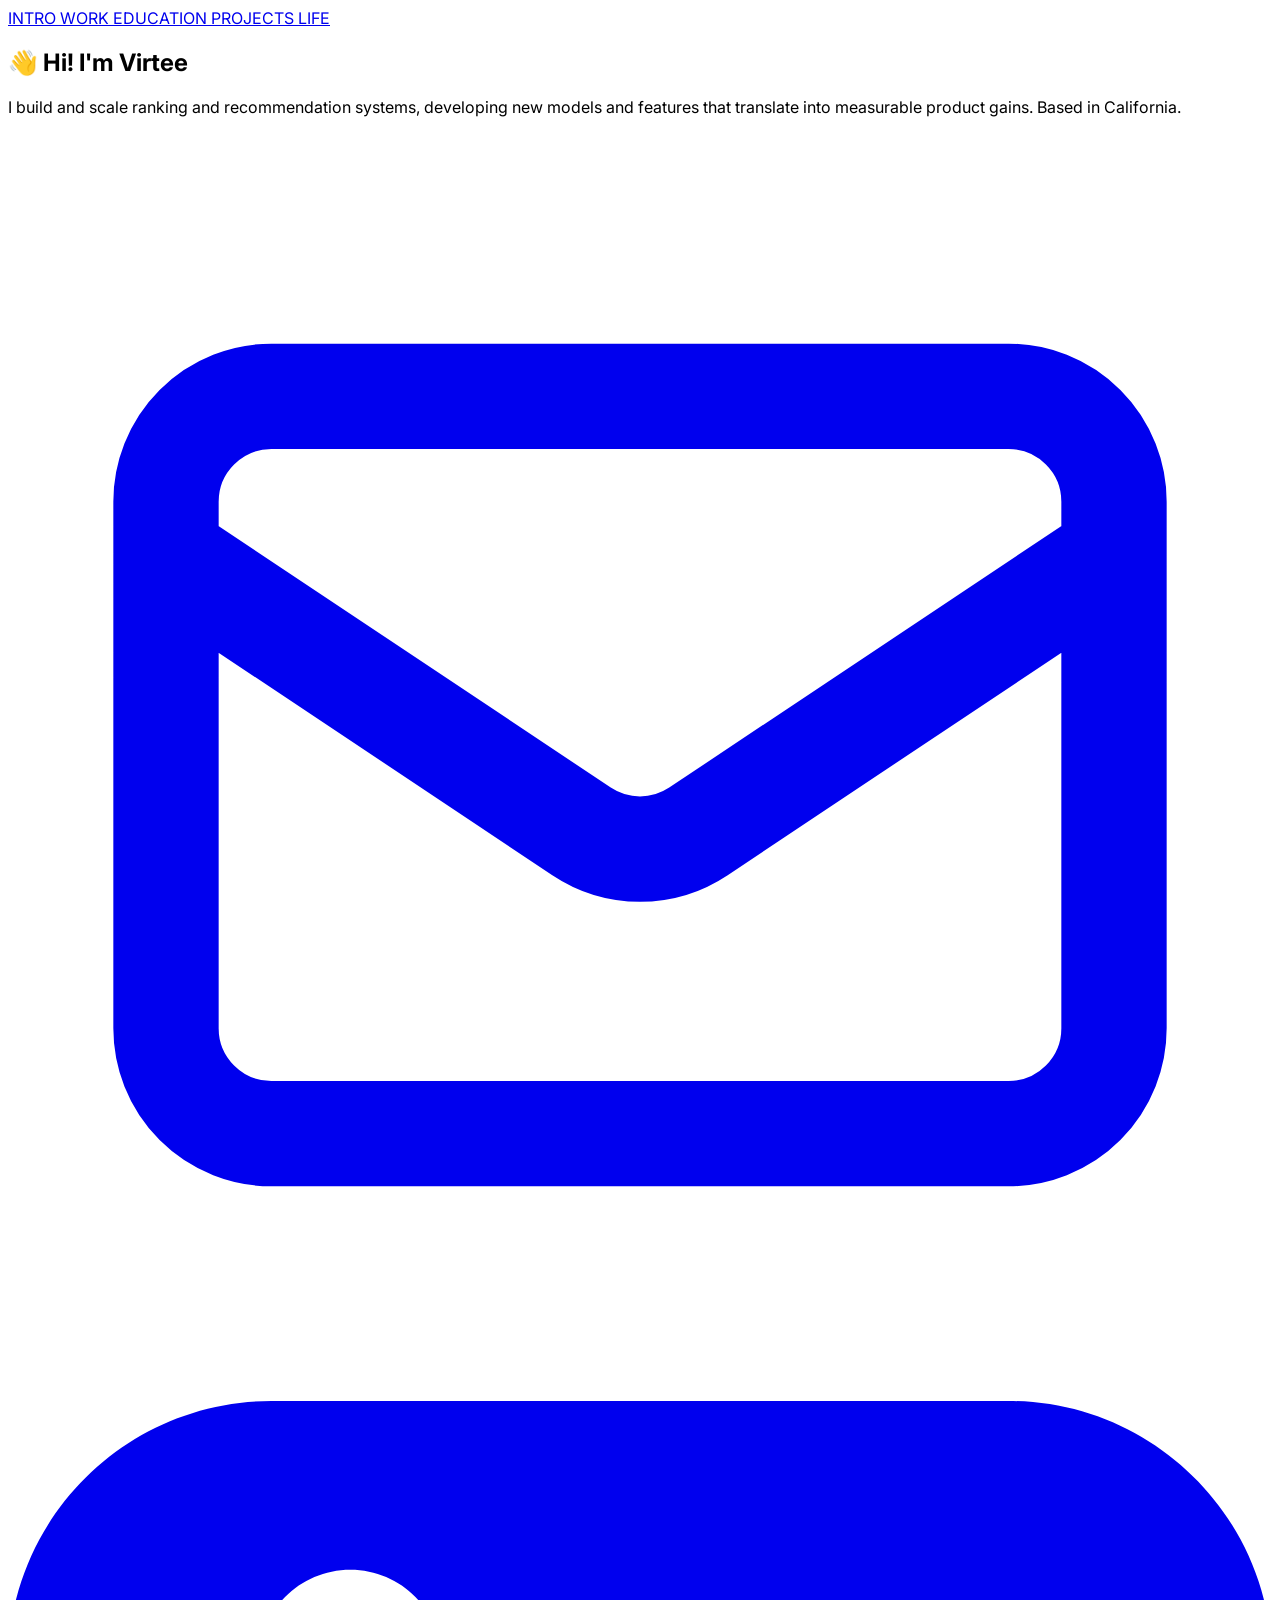
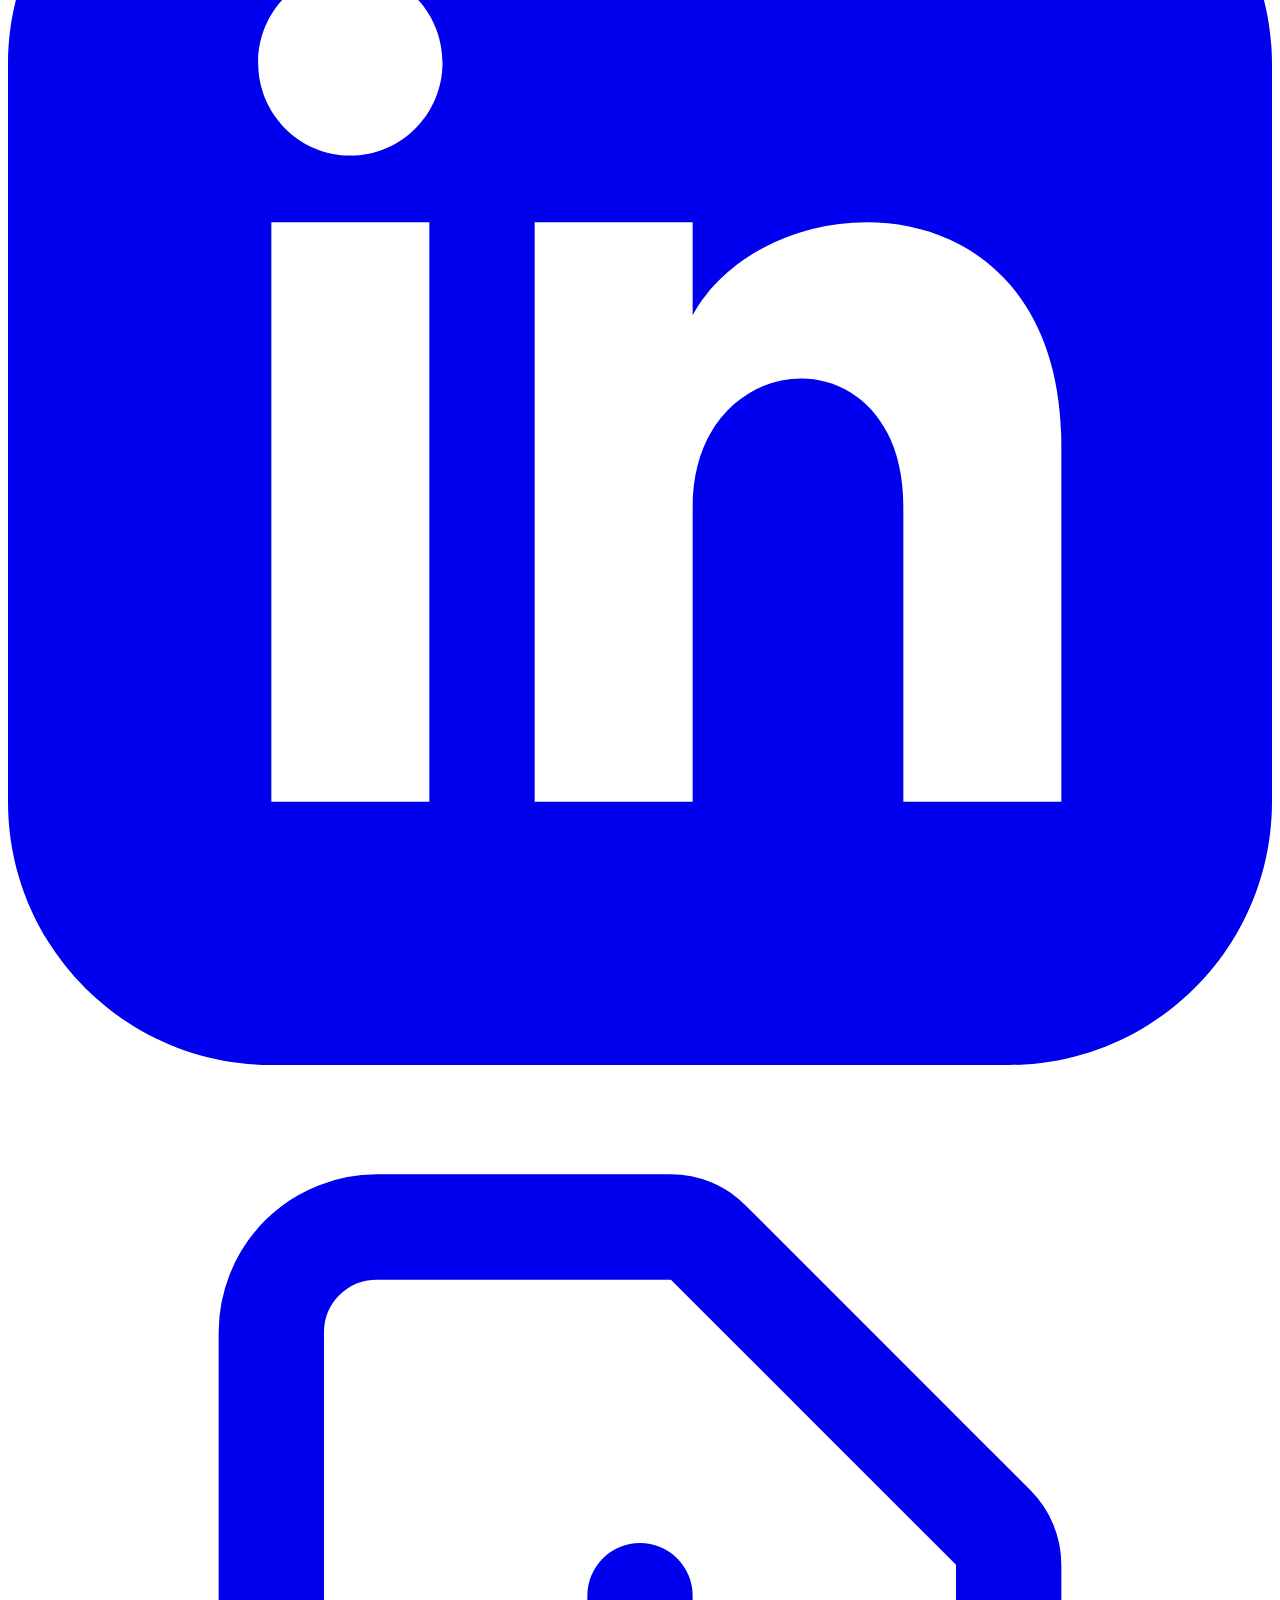
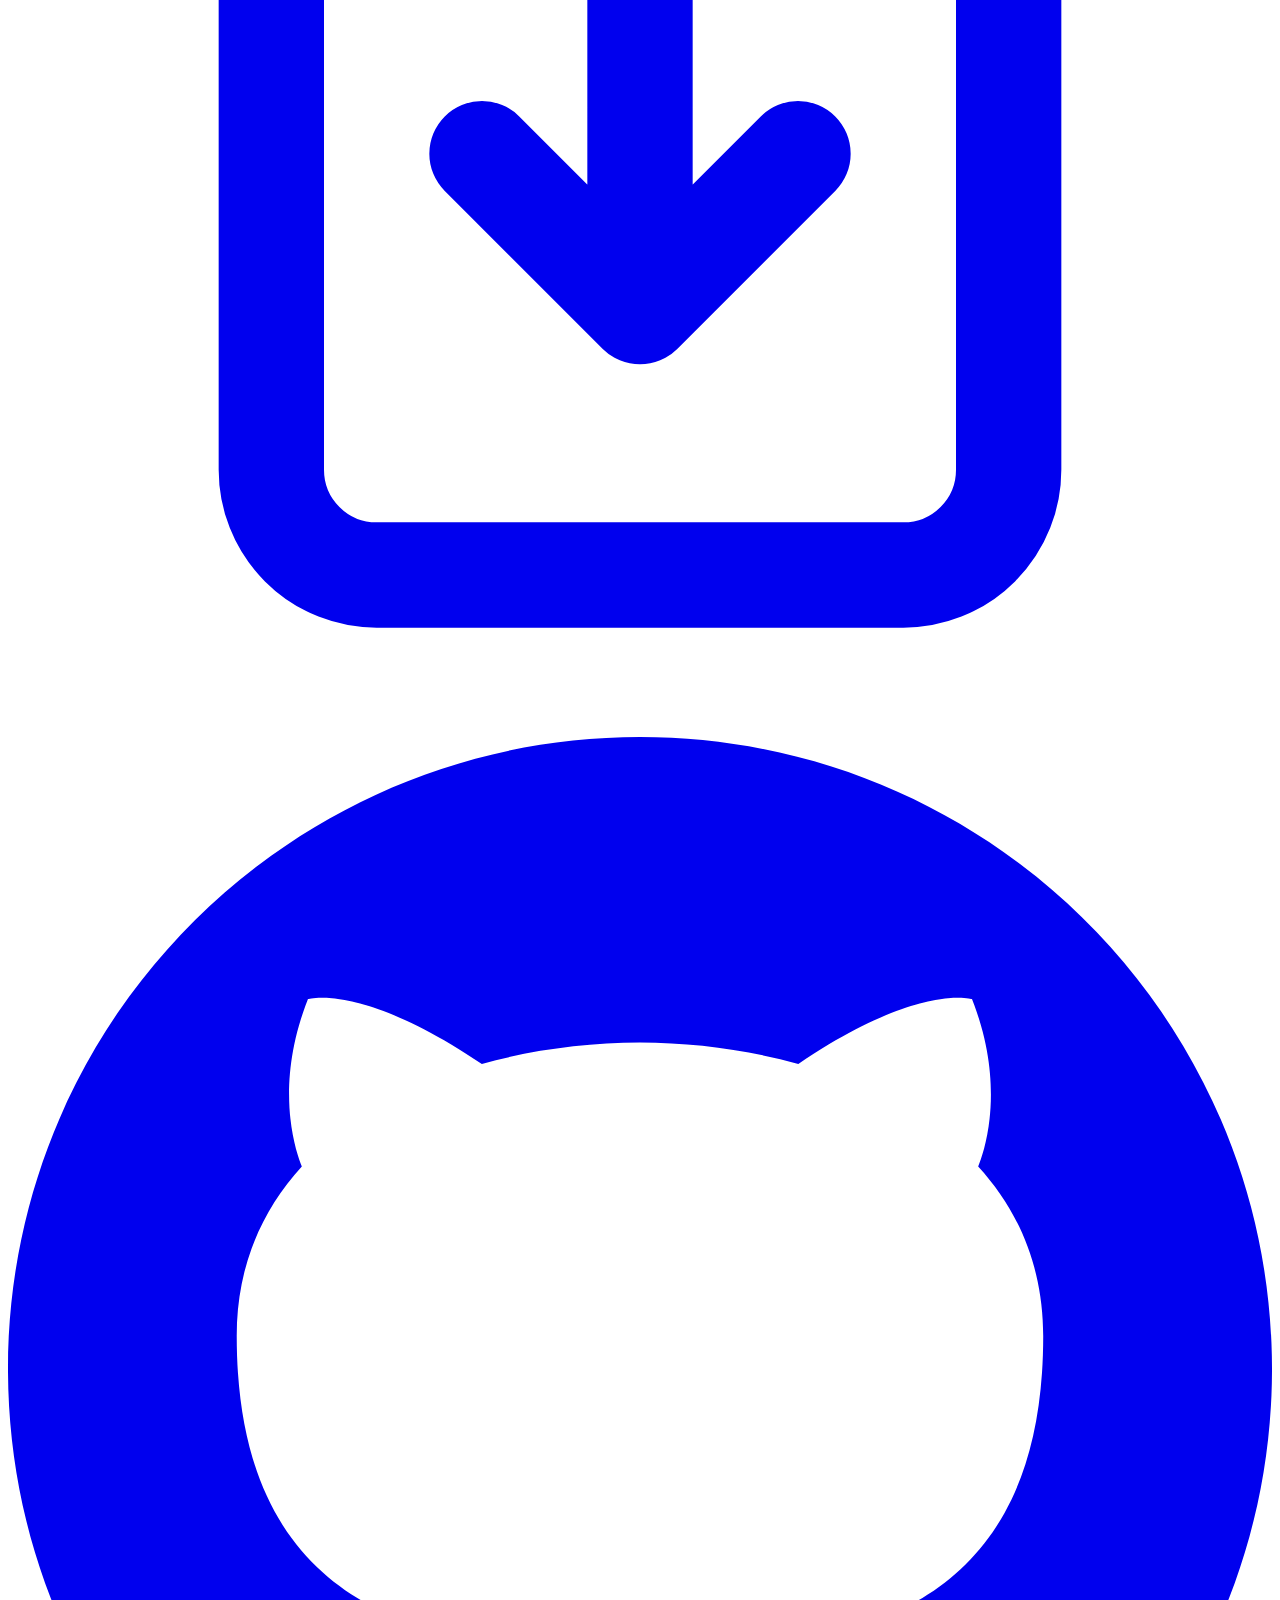
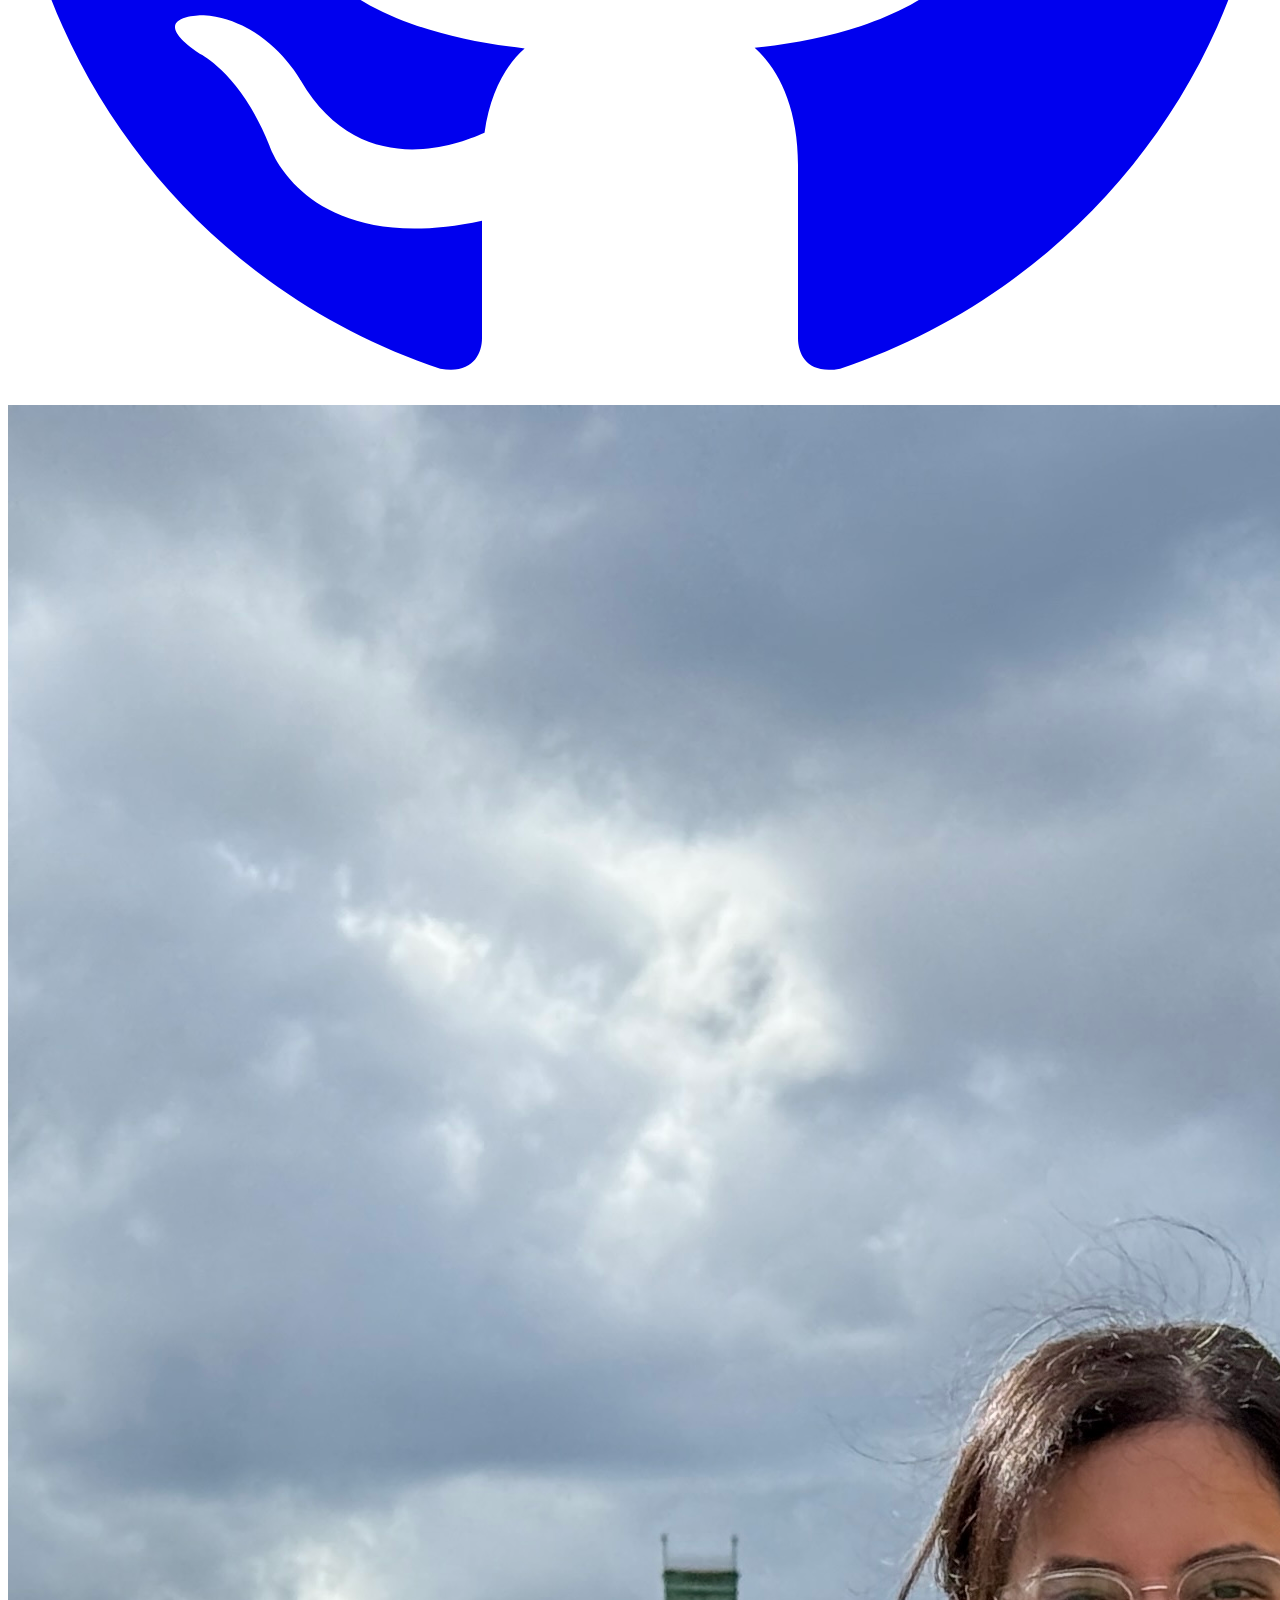
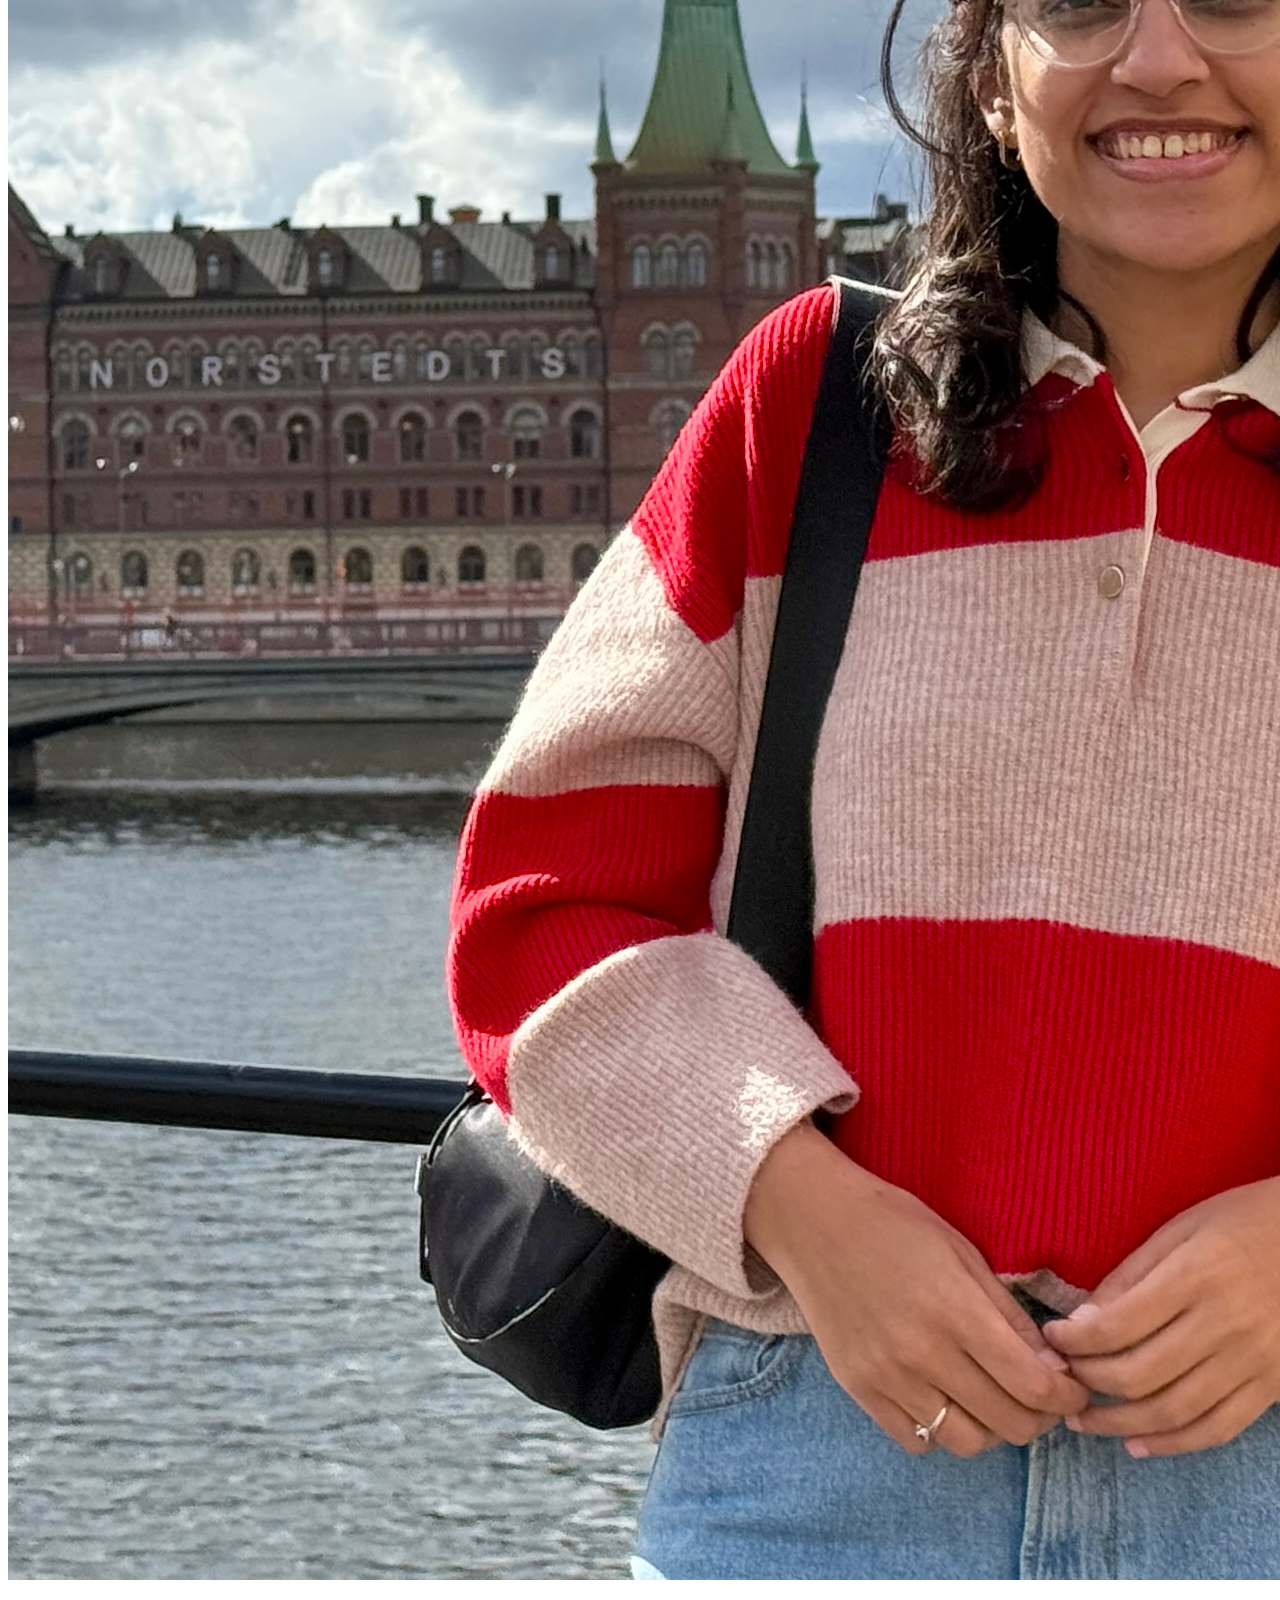
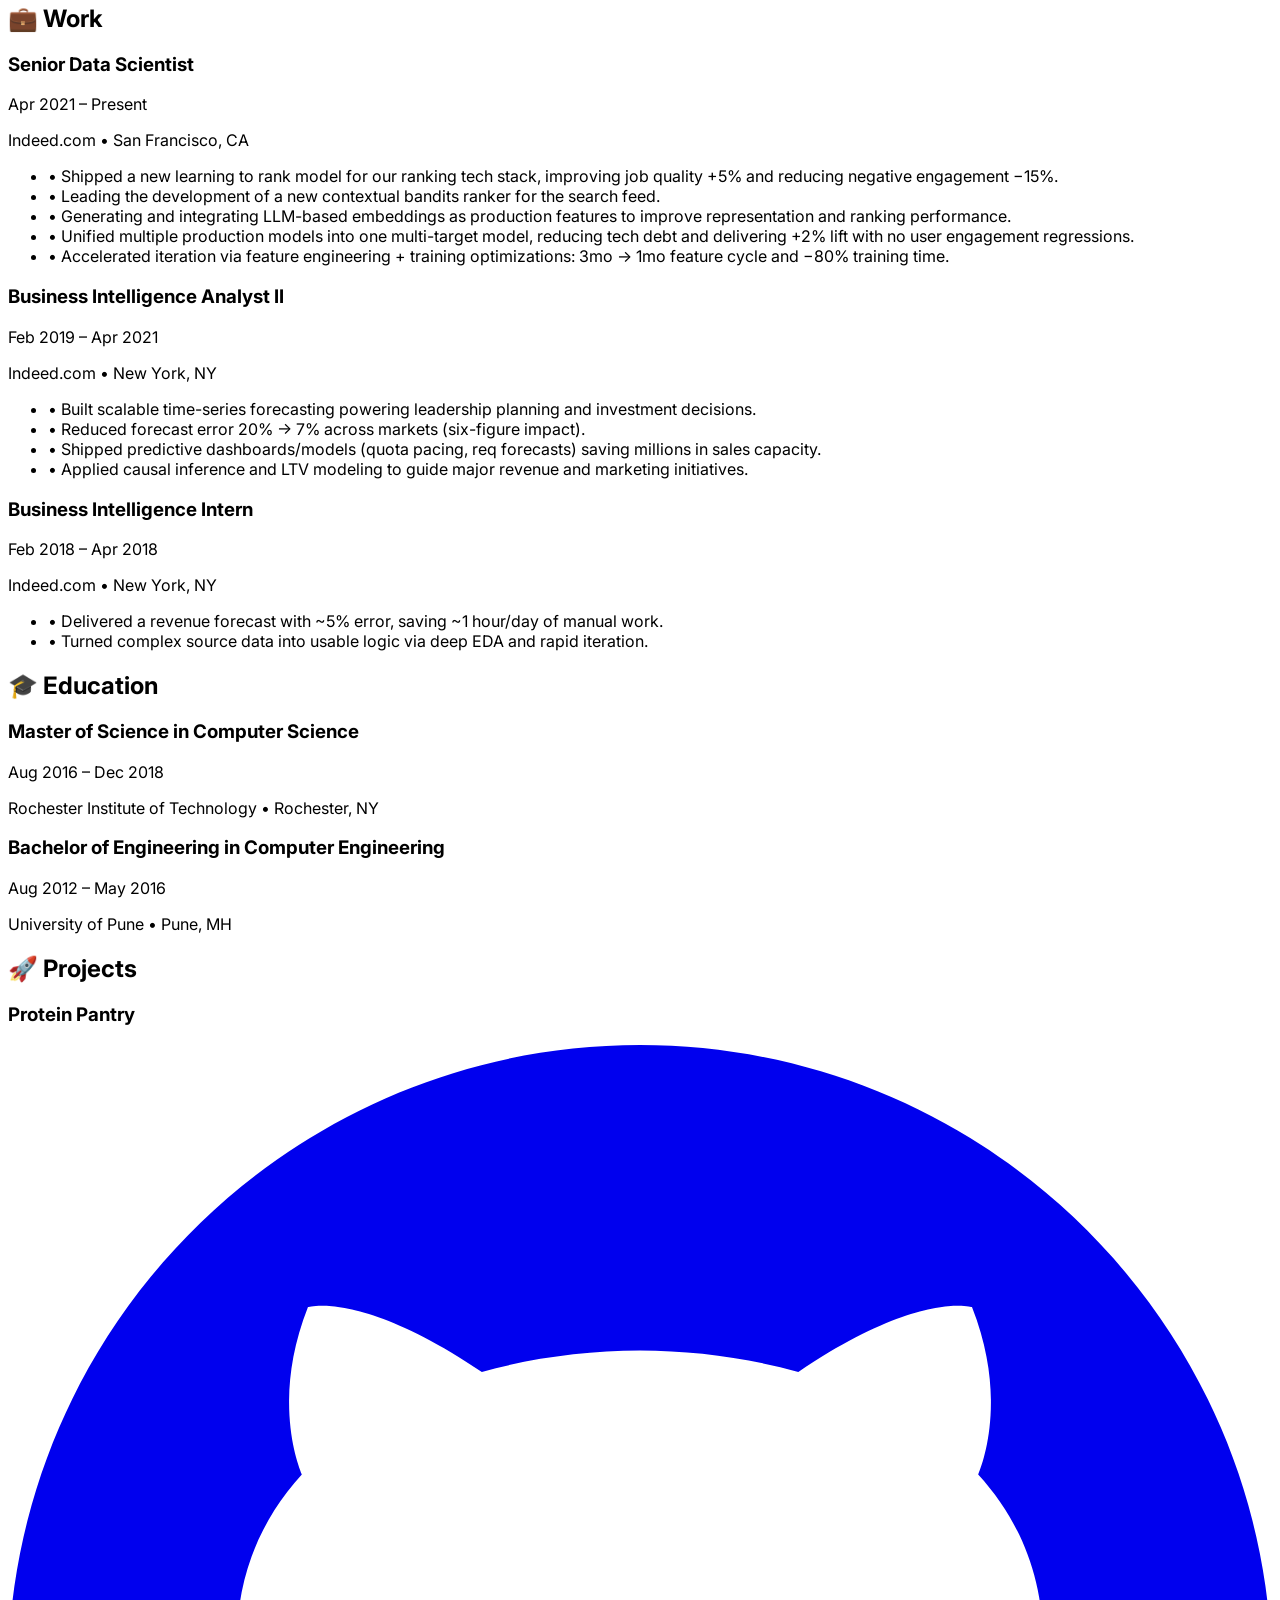
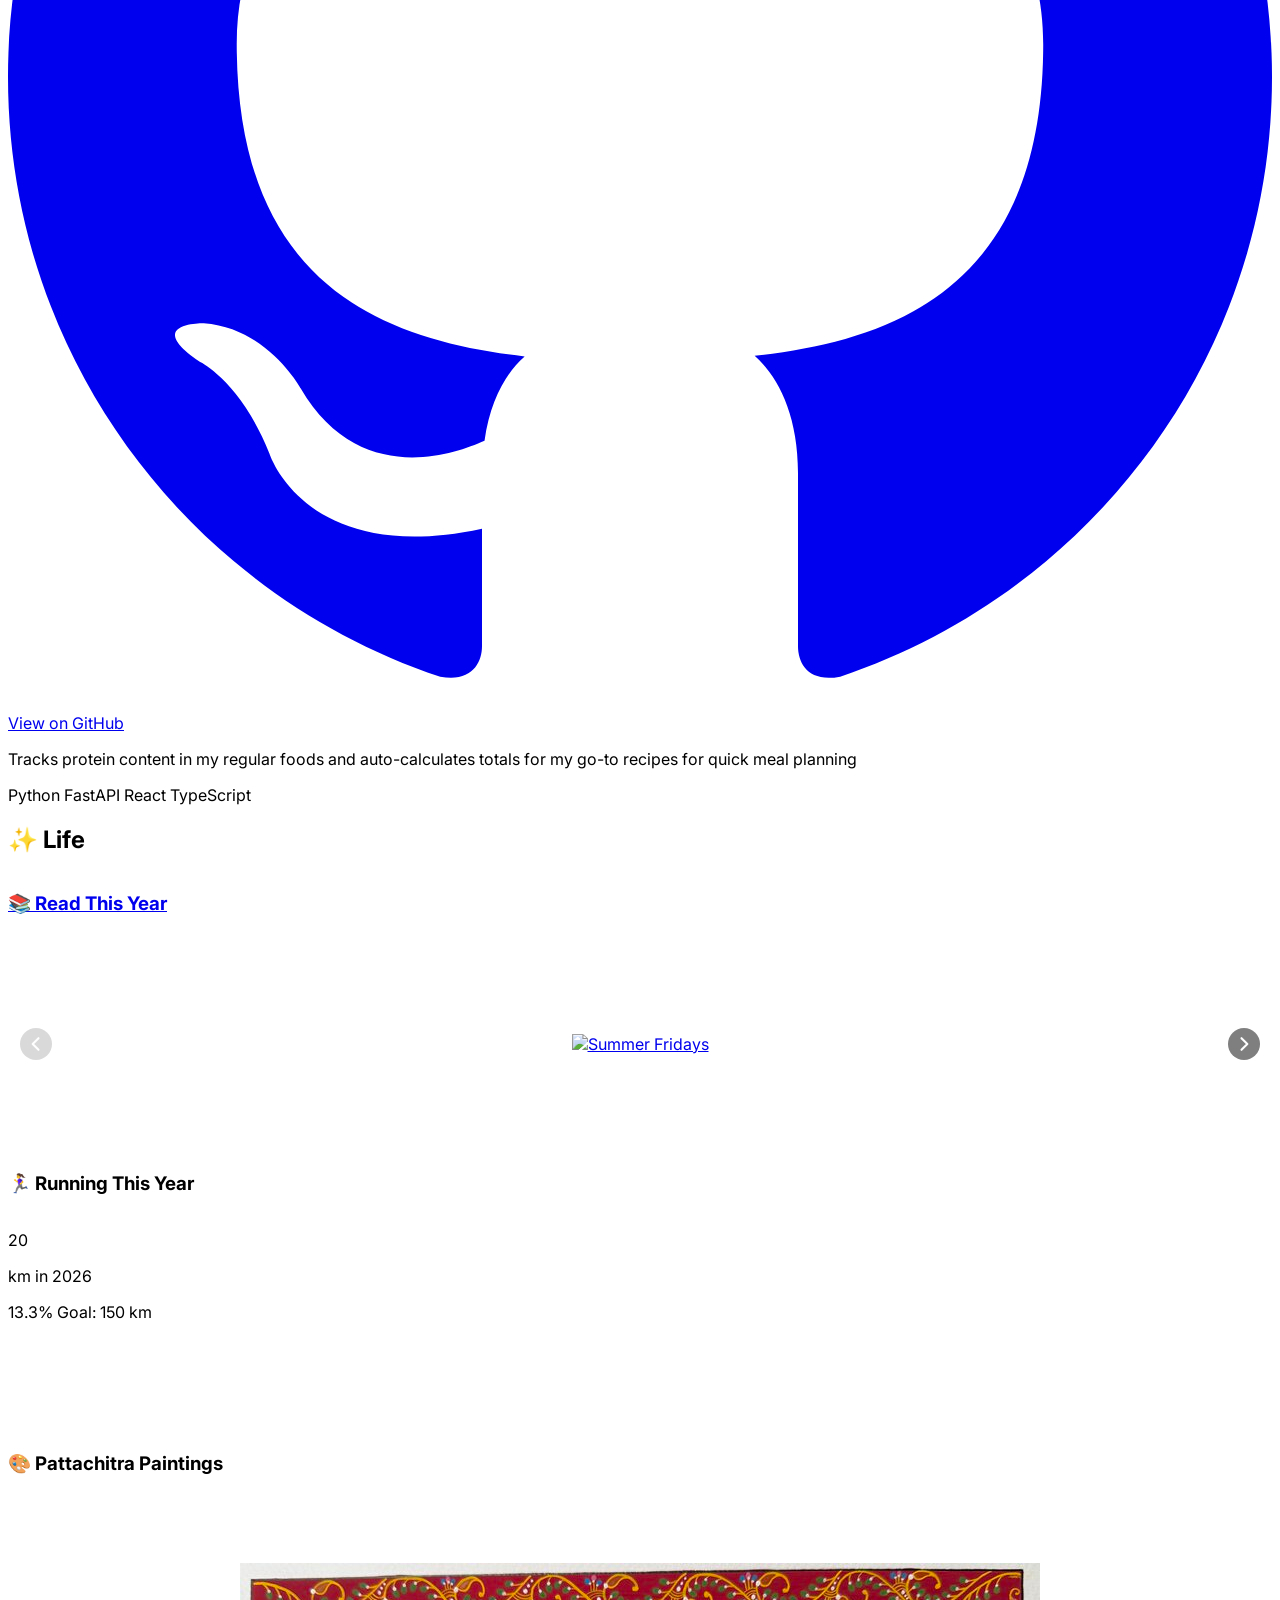
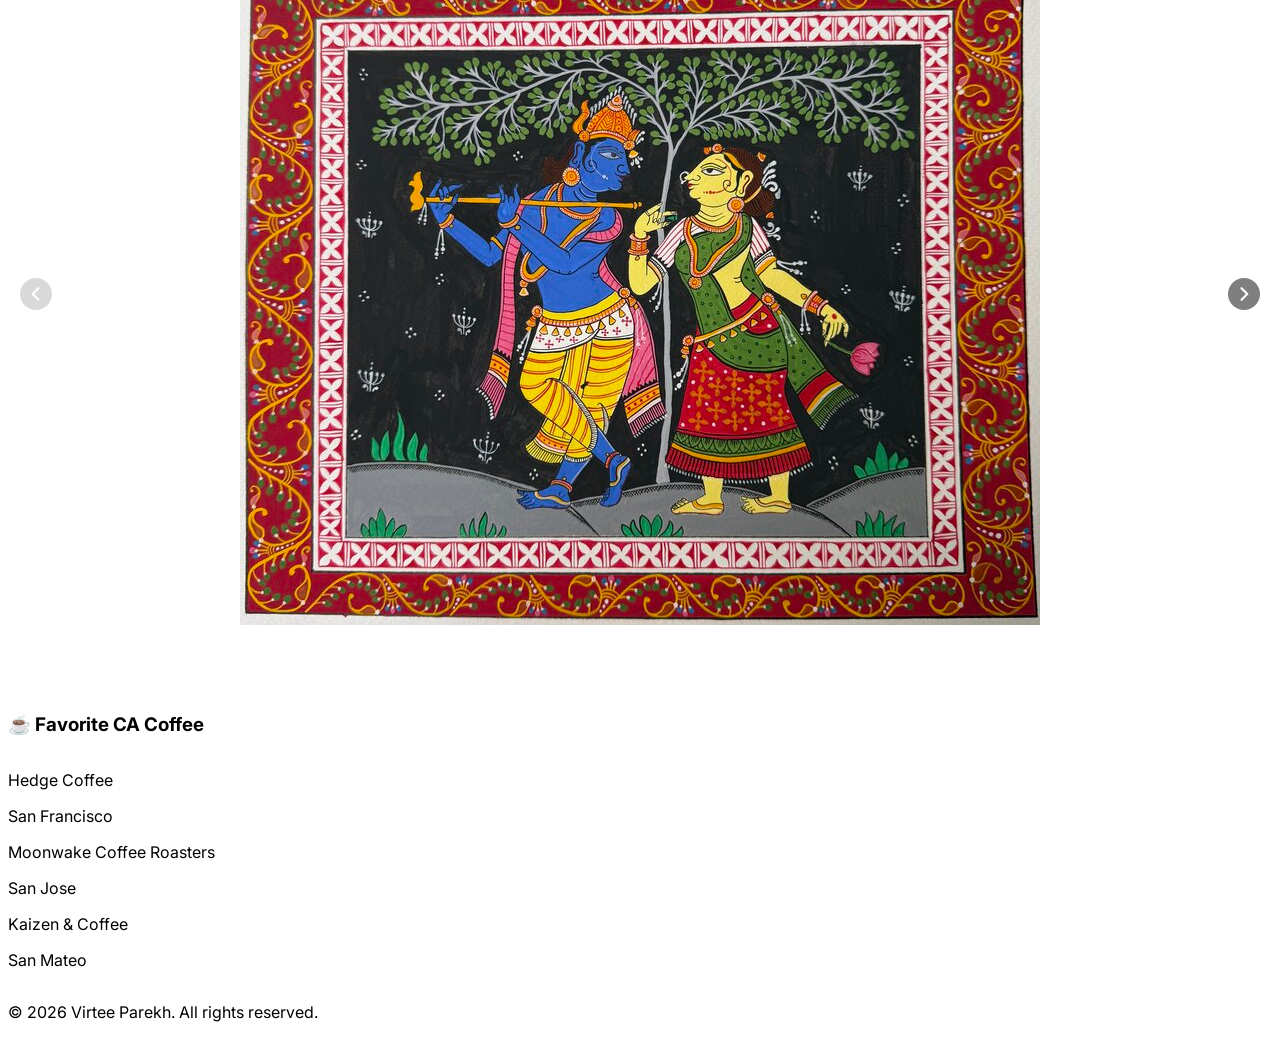
==== index.html @ de65939e "Add Projects section with Protein Pantry Made-with: Cursor" ====
<!DOCTYPE html>
<html lang="en" class="scroll-smooth">
<head>
    <meta charset="UTF-8">
    <meta name="viewport" content="width=device-width, initial-scale=1.0">
    <meta name="description" content="Personal website">
    <meta name="author" content="Virtee Parekh">
    
    <!-- Open Graph / Social Media -->
    <meta property="og:title" content="Virtee Parekh">
    <meta property="og:description" content="">
    <meta property="og:type" content="website">
    
    <title>Virtee Parekh</title>
    
    <!-- Tailwind CSS -->
    <script src="https://cdn.tailwindcss.com"></script>
    
    <!-- Custom Fonts -->
    <link rel="preconnect" href="https://fonts.googleapis.com">
    <link rel="preconnect" href="https://fonts.gstatic.com" crossorigin>
    <link href="https://fonts.googleapis.com/css2?family=Inter:wght@300;400;500;600;700&display=swap" rel="stylesheet">
    
    <style>
        body {
            font-family: 'Inter', -apple-system, BlinkMacSystemFont, 'Segoe UI', sans-serif;
        }
        
        /* Smooth scrolling */
        html {
            scroll-behavior: smooth;
        }
        
        /* Custom scrollbar */
        ::-webkit-scrollbar {
            width: 8px;
        }
        
        ::-webkit-scrollbar-track {
            background: #f1f1f1;
        }
        
        ::-webkit-scrollbar-thumb {
            background: #888;
            border-radius: 4px;
        }
        
        ::-webkit-scrollbar-thumb:hover {
            background: #555;
        }
        
        /* Prose styles for markdown content */
        .prose p {
            margin-bottom: 1em;
        }
        
        .prose a {
            color: #2563eb;
            text-decoration: underline;
        }
        
        .prose a:hover {
            color: #1d4ed8;
        }
        
        /* Profile image hover effect */
        .profile-img {
            transition: transform 0.3s ease, box-shadow 0.3s ease;
        }
        
        .profile-img:hover {
            transform: translateY(-2px);
            box-shadow: 0 10px 25px -5px rgba(0, 0, 0, 0.1);
        }
        
        /* Link hover effects */
        .link-hover {
            position: relative;
            transition: color 0.2s ease;
        }
        
        .link-hover::after {
            content: '';
            position: absolute;
            width: 0;
            height: 2px;
            bottom: -2px;
            left: 0;
            background-color: currentColor;
            transition: width 0.3s ease;
        }
        
        .link-hover:hover::after {
            width: 100%;
        }
        
        /* Carousel styles */
        .carousel {
            position: relative;
            overflow: hidden;
            flex: 1;
            display: flex;
            align-items: center;
            justify-content: center;
        }
        
        .carousel-track {
            display: flex;
            transition: transform 0.3s ease;
            width: 100%;
        }
        
        .carousel-item {
            flex: 0 0 100%;
            display: flex;
            align-items: center;
            justify-content: center;
        }
        
        .carousel-button {
            position: absolute;
            top: 50%;
            transform: translateY(-50%);
            background: rgba(0, 0, 0, 0.5);
            border: none;
            border-radius: 50%;
            width: 32px;
            height: 32px;
            display: flex;
            align-items: center;
            justify-content: center;
            cursor: pointer;
            z-index: 10;
            transition: all 0.2s;
            color: white;
            backdrop-filter: blur(4px);
        }
        
        .carousel-button:hover:not(:disabled) {
            background: rgba(0, 0, 0, 0.7);
            transform: translateY(-50%) scale(1.1);
        }
        
        .carousel-button.prev {
            left: 12px;
        }
        
        .carousel-button.next {
            right: 12px;
        }
        
        .carousel-button:disabled {
            opacity: 0.3;
            cursor: not-allowed;
        }
        
        /* Ensure all life cards have consistent height */
        #life .bg-gradient-to-br {
            min-height: 280px;
            display: flex;
            flex-direction: column;
        }
        
        /* Ensure link wrapper takes full height */
        #life a.block {
            height: 100%;
        }
    </style>
</head>
<body class="bg-white text-gray-900 antialiased">
    
    <!-- Table of Contents - Fixed Sidebar -->
    <nav class="hidden lg:block fixed left-8 top-1/2 -translate-y-1/2 z-50">
        <div class="space-y-3">
            <a href="#intro" class="block text-sm font-semibold text-gray-400 hover:text-gray-900 hover:scale-110 transition-all uppercase tracking-wide">
                INTRO
            </a>
            <a href="#work" class="block text-sm font-semibold text-gray-400 hover:text-gray-900 hover:scale-110 transition-all uppercase tracking-wide">
                WORK
            </a>
            <a href="#education" class="block text-sm font-semibold text-gray-400 hover:text-gray-900 hover:scale-110 transition-all uppercase tracking-wide">
                EDUCATION
            </a>
            <a href="#projects" class="block text-sm font-semibold text-gray-400 hover:text-gray-900 hover:scale-110 transition-all uppercase tracking-wide">
                PROJECTS
            </a>
            <a href="#life" class="block text-sm font-semibold text-gray-400 hover:text-gray-900 hover:scale-110 transition-all uppercase tracking-wide">
                LIFE
            </a>
        </div>
    </nav>
    
    <!-- Main Container -->
    <main class="max-w-3xl mx-auto px-6 py-12 md:py-20">
        
        <!-- Hero Section -->
        <section id="intro" class="mb-16 md:mb-24">
            <div class="flex flex-col md:flex-row md:items-center gap-8 md:gap-12">
                <!-- Text Content -->
                <div class="flex-1 order-2 md:order-1">
                    <h1 class="text-4xl md:text-5xl font-bold mb-6 text-gray-900">
                        👋 Hi! I'm Virtee
                    </h1>
                    
                    
                    <div class="prose prose-lg text-gray-700 leading-relaxed mb-6">
                        <p>I build and scale ranking and recommendation systems, developing new models and features that translate into measurable product gains. Based in California.</p>
                    </div>
                    
                    
                    <!-- Contact Icons -->
                    
                    <div class="flex gap-4 mt-6">
                        
                        <a 
                            href="mailto:virtee.parekh@gmail.com" 
                            class="text-gray-600 hover:text-gray-900 transition-colors"
                            target="_blank"
                            rel="noopener noreferrer"
                            aria-label="Email"
                        >
                            <svg class="w-6 h-6" fill="none" stroke="currentColor" viewBox="0 0 24 24">
                                <path stroke-linecap="round" stroke-linejoin="round" stroke-width="2" d="M3 8l7.89 5.26a2 2 0 002.22 0L21 8M5 19h14a2 2 0 002-2V7a2 2 0 00-2-2H5a2 2 0 00-2 2v10a2 2 0 002 2z"/>
                            </svg>
                        </a>
                        
                        
                        
                        <a 
                            href="https://www.linkedin.com/in/virteeparekh" 
                            class="text-gray-600 hover:text-gray-900 transition-colors"
                            target="_blank"
                            rel="noopener noreferrer"
                            aria-label="LinkedIn"
                        >
                            <svg class="w-6 h-6" fill="currentColor" viewBox="0 0 24 24">
                                <path d="M19 0h-14c-2.761 0-5 2.239-5 5v14c0 2.761 2.239 5 5 5h14c2.762 0 5-2.239 5-5v-14c0-2.761-2.238-5-5-5zm-11 19h-3v-11h3v11zm-1.5-12.268c-.966 0-1.75-.79-1.75-1.764s.784-1.764 1.75-1.764 1.75.79 1.75 1.764-.783 1.764-1.75 1.764zm13.5 12.268h-3v-5.604c0-3.368-4-3.113-4 0v5.604h-3v-11h3v1.765c1.396-2.586 7-2.777 7 2.476v6.759z"/>
                            </svg>
                        </a>
                        
                        
                        
                        <a 
                            href="/static/VirteeParekh_Resume2026.pdf" 
                            class="text-gray-600 hover:text-gray-900 transition-colors"
                            download
                            aria-label="Download Resume"
                        >
                            <svg class="w-6 h-6" fill="none" stroke="currentColor" viewBox="0 0 24 24">
                                <path stroke-linecap="round" stroke-linejoin="round" stroke-width="2" d="M12 10v6m0 0l-3-3m3 3l3-3m2 8H7a2 2 0 01-2-2V5a2 2 0 012-2h5.586a1 1 0 01.707.293l5.414 5.414a1 1 0 01.293.707V19a2 2 0 01-2 2z"/>
                            </svg>
                        </a>
                        
                        
                        
                        <a 
                            href="https://github.com/virteep" 
                            class="text-gray-600 hover:text-gray-900 transition-colors"
                            target="_blank"
                            rel="noopener noreferrer"
                            aria-label="GitHub"
                        >
                            <svg class="w-6 h-6" fill="currentColor" viewBox="0 0 24 24">
                                <path d="M12 0c-6.626 0-12 5.373-12 12 0 5.302 3.438 9.8 8.207 11.387.599.111.793-.261.793-.577v-2.234c-3.338.726-4.033-1.416-4.033-1.416-.546-1.387-1.333-1.756-1.333-1.756-1.089-.745.083-.729.083-.729 1.205.084 1.839 1.237 1.839 1.237 1.07 1.834 2.807 1.304 3.492.997.107-.775.418-1.305.762-1.604-2.665-.305-5.467-1.334-5.467-5.931 0-1.311.469-2.381 1.236-3.221-.124-.303-.535-1.524.117-3.176 0 0 1.008-.322 3.301 1.23.957-.266 1.983-.399 3.003-.404 1.02.005 2.047.138 3.006.404 2.291-1.552 3.297-1.23 3.297-1.23.653 1.653.242 2.874.118 3.176.77.84 1.235 1.911 1.235 3.221 0 4.609-2.807 5.624-5.479 5.921.43.372.823 1.102.823 2.222v3.293c0 .319.192.694.801.576 4.765-1.589 8.199-6.086 8.199-11.386 0-6.627-5.373-12-12-12z"/>
                            </svg>
                        </a>
                        
                        
                        
                    </div>
                    
                </div>
                
                <!-- Profile Image -->
                
                <div class="flex-shrink-0 order-1 md:order-2 flex justify-center md:justify-start">
                    <img 
                        src="/static/images/profile.jpg?v=2" 
                        alt="Virtee Parekh"
                        class="profile-img w-48 h-48 md:w-56 md:h-56 rounded-full object-cover shadow-lg"
                    >
                </div>
                
            </div>
        </section>
        
        <!-- Work Experience Section -->
        
        <section id="work" class="mb-16 md:mb-20">
            <h2 class="text-2xl md:text-3xl font-semibold mb-8 text-gray-900">
                💼 Work
            </h2>
            <div class="space-y-10">
                
                <div class="group">
                    <div class="flex flex-col md:flex-row md:justify-between md:items-baseline gap-2 mb-2">
                        <h3 class="text-xl font-semibold text-gray-900">
                            Senior Data Scientist
                        </h3>
                        <span class="text-sm text-gray-500 font-medium">
                            Apr 2021 – Present
                        </span>
                    </div>
                    <p class="text-base text-gray-600 mb-2">
                        Indeed.com
                        
                        <span class="text-gray-400">•</span>
                        <span class="text-gray-500">San Francisco, CA</span>
                        
                    </p>
                    
                    <ul class="mt-3 space-y-2 text-gray-700">
                        
                        <li class="flex items-start">
                            <span class="mr-2 text-gray-400 mt-1">•</span>
                            <span>Shipped a new learning to rank model for our ranking tech stack, improving job quality +5% and reducing negative engagement −15%.</span>
                        </li>
                        
                        <li class="flex items-start">
                            <span class="mr-2 text-gray-400 mt-1">•</span>
                            <span>Leading the development of a new contextual bandits ranker for the search feed.</span>
                        </li>
                        
                        <li class="flex items-start">
                            <span class="mr-2 text-gray-400 mt-1">•</span>
                            <span>Generating and integrating LLM-based embeddings as production features to improve representation and ranking performance.</span>
                        </li>
                        
                        <li class="flex items-start">
                            <span class="mr-2 text-gray-400 mt-1">•</span>
                            <span>Unified multiple production models into one multi-target model, reducing tech debt and delivering +2% lift with no user engagement regressions.</span>
                        </li>
                        
                        <li class="flex items-start">
                            <span class="mr-2 text-gray-400 mt-1">•</span>
                            <span>Accelerated iteration via feature engineering + training optimizations: 3mo -&gt; 1mo feature cycle and −80% training time.</span>
                        </li>
                        
                    </ul>
                    
                </div>
                
                <div class="group">
                    <div class="flex flex-col md:flex-row md:justify-between md:items-baseline gap-2 mb-2">
                        <h3 class="text-xl font-semibold text-gray-900">
                            Business Intelligence Analyst II
                        </h3>
                        <span class="text-sm text-gray-500 font-medium">
                            Feb 2019 – Apr 2021
                        </span>
                    </div>
                    <p class="text-base text-gray-600 mb-2">
                        Indeed.com
                        
                        <span class="text-gray-400">•</span>
                        <span class="text-gray-500">New York, NY</span>
                        
                    </p>
                    
                    <ul class="mt-3 space-y-2 text-gray-700">
                        
                        <li class="flex items-start">
                            <span class="mr-2 text-gray-400 mt-1">•</span>
                            <span>Built scalable time-series forecasting powering leadership planning and investment decisions.</span>
                        </li>
                        
                        <li class="flex items-start">
                            <span class="mr-2 text-gray-400 mt-1">•</span>
                            <span>Reduced forecast error 20% -&gt; 7% across markets (six-figure impact).</span>
                        </li>
                        
                        <li class="flex items-start">
                            <span class="mr-2 text-gray-400 mt-1">•</span>
                            <span>Shipped predictive dashboards/models (quota pacing, req forecasts) saving millions in sales capacity.</span>
                        </li>
                        
                        <li class="flex items-start">
                            <span class="mr-2 text-gray-400 mt-1">•</span>
                            <span>Applied causal inference and LTV modeling to guide major revenue and marketing initiatives.</span>
                        </li>
                        
                    </ul>
                    
                </div>
                
                <div class="group">
                    <div class="flex flex-col md:flex-row md:justify-between md:items-baseline gap-2 mb-2">
                        <h3 class="text-xl font-semibold text-gray-900">
                            Business Intelligence Intern
                        </h3>
                        <span class="text-sm text-gray-500 font-medium">
                            Feb 2018 – Apr 2018
                        </span>
                    </div>
                    <p class="text-base text-gray-600 mb-2">
                        Indeed.com
                        
                        <span class="text-gray-400">•</span>
                        <span class="text-gray-500">New York, NY</span>
                        
                    </p>
                    
                    <ul class="mt-3 space-y-2 text-gray-700">
                        
                        <li class="flex items-start">
                            <span class="mr-2 text-gray-400 mt-1">•</span>
                            <span>Delivered a revenue forecast with ~5% error, saving ~1 hour/day of manual work.</span>
                        </li>
                        
                        <li class="flex items-start">
                            <span class="mr-2 text-gray-400 mt-1">•</span>
                            <span>Turned complex source data into usable logic via deep EDA and rapid iteration.</span>
                        </li>
                        
                    </ul>
                    
                </div>
                
            </div>
        </section>
        
        
        <!-- Education Section -->
        
        <section id="education" class="mb-16 md:mb-20">
            <h2 class="text-2xl md:text-3xl font-semibold mb-8 text-gray-900">
                🎓 Education
            </h2>
            <div class="space-y-8">
                
                <div>
                    <div class="flex flex-col md:flex-row md:justify-between md:items-baseline gap-2 mb-2">
                        <h3 class="text-xl font-semibold text-gray-900">
                            Master of Science in Computer Science
                        </h3>
                        <span class="text-sm text-gray-500 font-medium">
                            Aug 2016 – Dec 2018
                        </span>
                    </div>
                    <p class="text-base text-gray-600">
                        Rochester Institute of Technology
                        
                        <span class="text-gray-400">•</span>
                        <span class="text-gray-500">Rochester, NY</span>
                        
                    </p>
                    
                </div>
                
                <div>
                    <div class="flex flex-col md:flex-row md:justify-between md:items-baseline gap-2 mb-2">
                        <h3 class="text-xl font-semibold text-gray-900">
                            Bachelor of Engineering in Computer Engineering
                        </h3>
                        <span class="text-sm text-gray-500 font-medium">
                            Aug 2012 – May 2016
                        </span>
                    </div>
                    <p class="text-base text-gray-600">
                        University of Pune
                        
                        <span class="text-gray-400">•</span>
                        <span class="text-gray-500">Pune, MH</span>
                        
                    </p>
                    
                </div>
                
            </div>
        </section>
        
        
        <!-- Projects Section -->
        
        <section id="projects" class="mb-16 md:mb-20">
            <h2 class="text-2xl md:text-3xl font-semibold mb-8 text-gray-900">
                🚀 Projects
            </h2>
            <div class="space-y-6">
                
                <div class="bg-gradient-to-br from-gray-50 to-white rounded-2xl p-6 border border-gray-200 hover:shadow-xl hover:border-gray-300 transition-all duration-300">
                    <div class="flex flex-col sm:flex-row sm:justify-between sm:items-start gap-3 mb-3">
                        <h3 class="text-xl font-semibold text-gray-900">Protein Pantry</h3>
                        
                        <a 
                            href="https://github.com/virteep/protein-pantry" 
                            target="_blank"
                            rel="noopener noreferrer"
                            class="inline-flex items-center gap-2 text-sm font-medium text-gray-600 hover:text-gray-900 transition-colors"
                        >
                            <svg class="w-5 h-5" fill="currentColor" viewBox="0 0 24 24">
                                <path d="M12 0c-6.626 0-12 5.373-12 12 0 5.302 3.438 9.8 8.207 11.387.599.111.793-.261.793-.577v-2.234c-3.338.726-4.033-1.416-4.033-1.416-.546-1.387-1.333-1.756-1.333-1.756-1.089-.745.083-.729.083-.729 1.205.084 1.839 1.237 1.839 1.237 1.07 1.834 2.807 1.304 3.492.997.107-.775.418-1.305.762-1.604-2.665-.305-5.467-1.334-5.467-5.931 0-1.311.469-2.381 1.236-3.221-.124-.303-.535-1.524.117-3.176 0 0 1.008-.322 3.301 1.23.957-.266 1.983-.399 3.003-.404 1.02.005 2.047.138 3.006.404 2.291-1.552 3.297-1.23 3.297-1.23.653 1.653.242 2.874.118 3.176.77.84 1.235 1.911 1.235 3.221 0 4.609-2.807 5.624-5.479 5.921.43.372.823 1.102.823 2.222v3.293c0 .319.192.694.801.576 4.765-1.589 8.199-6.086 8.199-11.386 0-6.627-5.373-12-12-12z"/>
                            </svg>
                            View on GitHub
                        </a>
                        
                    </div>
                    
                    
                    <p class="text-gray-700 leading-relaxed mb-4">Tracks protein content in my regular foods and auto-calculates totals for my go-to recipes for quick meal planning</p>
                    
                    
                    
                    <div class="flex flex-wrap gap-2">
                        
                        <span class="px-3 py-1 bg-white text-gray-700 text-xs font-medium rounded-full border border-gray-200">
                            Python
                        </span>
                        
                        <span class="px-3 py-1 bg-white text-gray-700 text-xs font-medium rounded-full border border-gray-200">
                            FastAPI
                        </span>
                        
                        <span class="px-3 py-1 bg-white text-gray-700 text-xs font-medium rounded-full border border-gray-200">
                            React
                        </span>
                        
                        <span class="px-3 py-1 bg-white text-gray-700 text-xs font-medium rounded-full border border-gray-200">
                            TypeScript
                        </span>
                        
                    </div>
                    
                </div>
                
            </div>
        </section>
        
        
        <!-- Life Section -->
        
        <section id="life" class="mb-16 md:mb-20">
            <h2 class="text-2xl md:text-3xl font-semibold mb-8 text-gray-900">
                ✨ Life
            </h2>
            
            
            <div class="grid grid-cols-1 sm:grid-cols-2 lg:grid-cols-4 gap-4">
                
                
                <!-- Books Card -->
                
                <a 
                    href="https://www.goodreads.com/user/show/151512172-virtee-parekh"
                    target="_blank"
                    rel="noopener noreferrer"
                    class="block h-full"
                >
                    <div class="bg-gradient-to-br from-gray-50 to-white rounded-2xl p-6 border border-gray-200 hover:shadow-xl hover:scale-[1.02] hover:border-gray-300 transition-all duration-300 cursor-pointer h-full">
                        <h3 class="text-sm font-semibold mb-4 text-gray-700 uppercase tracking-wide">📚 Read This Year</h3>
                        <div class="carousel" id="books-carousel">
                            <button class="carousel-button prev" onclick="event.preventDefault(); event.stopPropagation(); moveCarousel('books-carousel', -1);">
                                <svg class="w-5 h-5" fill="none" stroke="currentColor" viewBox="0 0 24 24" stroke-width="2.5">
                                    <path stroke-linecap="round" stroke-linejoin="round" d="M15 19l-7-7 7-7"/>
                                </svg>
                            </button>
                            <div class="carousel-track" style="transform: translateX(0%)">
                                
                                
                                <div class="carousel-item">
                                    <img 
                                        src="https://i.gr-assets.com/images/S/compressed.photo.goodreads.com/books/1705690264l/198137999._SY75_.jpg" 
                                        alt="Summer Fridays"
                                        title="Summer Fridays by Unknown"
                                        class="h-40 object-contain rounded-lg shadow-xl"
                                    >
                                </div>
                                
                                
                                
                                <div class="carousel-item">
                                    <img 
                                        src="https://i.gr-assets.com/images/S/compressed.photo.goodreads.com/books/1733851234l/217388009._SX50_.jpg" 
                                        alt="Jilted"
                                        title="Jilted by Unknown"
                                        class="h-40 object-contain rounded-lg shadow-xl"
                                    >
                                </div>
                                
                                
                                
                                <div class="carousel-item">
                                    <img 
                                        src="https://i.gr-assets.com/images/S/compressed.photo.goodreads.com/books/1760973092l/232207672._SY75_.jpg" 
                                        alt="A Guardian and a Thief"
                                        title="A Guardian and a Thief by Unknown"
                                        class="h-40 object-contain rounded-lg shadow-xl"
                                    >
                                </div>
                                
                                
                                
                                <div class="carousel-item">
                                    <img 
                                        src="https://i.gr-assets.com/images/S/compressed.photo.goodreads.com/books/1708482199l/203956647._SY75_.jpg" 
                                        alt="We Solve Murders (We Solve Murders, #1)"
                                        title="We Solve Murders (We Solve Murders, #1) by Unknown"
                                        class="h-40 object-contain rounded-lg shadow-xl"
                                    >
                                </div>
                                
                                
                            </div>
                            <button class="carousel-button next" onclick="event.preventDefault(); event.stopPropagation(); moveCarousel('books-carousel', 1);">
                                <svg class="w-5 h-5" fill="none" stroke="currentColor" viewBox="0 0 24 24" stroke-width="2.5">
                                    <path stroke-linecap="round" stroke-linejoin="round" d="M9 5l7 7-7 7"/>
                                </svg>
                            </button>
                        </div>
                    </div>
                </a>
                
                
                <!-- Running Card -->
                
                
                <!-- Art/Paintings Card -->
                
                
                <!-- Coffee Shops Card -->
                
                
                
                
                <!-- Books Card -->
                
                
                <!-- Running Card -->
                
                <div class="bg-gradient-to-br from-gray-50 to-white rounded-2xl p-6 border border-gray-200 hover:shadow-xl hover:scale-[1.02] transition-all duration-300">
                    <h3 class="text-sm font-semibold mb-4 text-gray-700 uppercase tracking-wide">🏃‍♀️ Running This Year</h3>
                    <div class="space-y-4">
                        <div class="text-center">
                            <p class="text-5xl font-bold bg-gradient-to-r from-gray-800 to-gray-900 bg-clip-text text-transparent">20</p>
                            <p class="text-xs text-gray-500 mt-2 uppercase tracking-wider">km in 2026</p>
                        </div>
                        
                        <div class="pt-2">
                            <div class="flex justify-between text-xs text-gray-600 mb-2">
                                <span class="font-medium">13.3%</span>
                                <span class="text-gray-400">Goal: 150 km</span>
                            </div>
                            <div class="w-full bg-gray-100 rounded-full h-2 overflow-hidden">
                                <div class="bg-gradient-to-r from-gray-600 via-gray-700 to-gray-900 h-2 rounded-full transition-all duration-500 shadow-sm" style="width: 13%"></div>
                            </div>
                        </div>
                        
                    </div>
                </div>
                
                
                <!-- Art/Paintings Card -->
                
                
                <!-- Coffee Shops Card -->
                
                
                
                
                <!-- Books Card -->
                
                
                <!-- Running Card -->
                
                
                <!-- Art/Paintings Card -->
                
                <div class="bg-gradient-to-br from-gray-50 to-white rounded-2xl p-6 border border-gray-200 hover:shadow-xl hover:scale-[1.02] transition-all duration-300">
                    <h3 class="text-sm font-semibold mb-4 text-gray-700 uppercase tracking-wide">🎨 Pattachitra Paintings</h3>
                    
                    <div class="carousel" id="paintings-carousel">
                        <button class="carousel-button prev" onclick="moveCarousel('paintings-carousel', -1)">
                            <svg class="w-5 h-5" fill="none" stroke="currentColor" viewBox="0 0 24 24" stroke-width="2.5">
                                <path stroke-linecap="round" stroke-linejoin="round" d="M15 19l-7-7 7-7"/>
                            </svg>
                        </button>
                        <div class="carousel-track" style="transform: translateX(0%)">
                            
                            <div class="carousel-item">
                                <img 
                                    src="/static/images/IMG_7978_compressed.JPG" 
                                    alt="Pattachitra painting"
                                    class="h-40 object-contain rounded-lg shadow-xl cursor-pointer"
                                >
                            </div>
                            
                            <div class="carousel-item">
                                <img 
                                    src="/static/images/IMG_8232_compressed.JPG" 
                                    alt="Pattachitra painting"
                                    class="h-40 object-contain rounded-lg shadow-xl cursor-pointer"
                                >
                            </div>
                            
                        </div>
                        <button class="carousel-button next" onclick="moveCarousel('paintings-carousel', 1)">
                            <svg class="w-5 h-5" fill="none" stroke="currentColor" viewBox="0 0 24 24" stroke-width="2.5">
                                <path stroke-linecap="round" stroke-linejoin="round" d="M9 5l7 7-7 7"/>
                            </svg>
                        </button>
                    </div>
                    
                </div>
                
                
                <!-- Coffee Shops Card -->
                
                
                
                
                <!-- Books Card -->
                
                
                <!-- Running Card -->
                
                
                <!-- Art/Paintings Card -->
                
                
                <!-- Coffee Shops Card -->
                
                <div class="bg-gradient-to-br from-gray-50 to-white rounded-2xl p-6 border border-gray-200 hover:shadow-xl hover:scale-[1.02] transition-all duration-300">
                    <h3 class="text-sm font-semibold mb-4 text-gray-700 uppercase tracking-wide">☕ Favorite CA Coffee</h3>
                    <div class="space-y-3">
                        
                        <div class="pb-2 border-b border-gray-100 last:border-0 last:pb-0">
                            <p class="font-medium text-gray-900 text-sm leading-tight">Hedge Coffee</p>
                            <p class="text-gray-500 text-xs mt-1">San Francisco</p>
                        </div>
                        
                        <div class="pb-2 border-b border-gray-100 last:border-0 last:pb-0">
                            <p class="font-medium text-gray-900 text-sm leading-tight">Moonwake Coffee Roasters</p>
                            <p class="text-gray-500 text-xs mt-1">San Jose</p>
                        </div>
                        
                        <div class="pb-2 border-b border-gray-100 last:border-0 last:pb-0">
                            <p class="font-medium text-gray-900 text-sm leading-tight">Kaizen &amp; Coffee</p>
                            <p class="text-gray-500 text-xs mt-1">San Mateo</p>
                        </div>
                        
                    </div>
                </div>
                
                
                
            </div>
            
        </section>
        
        
        <!-- Footer -->
        <footer class="mt-20 pt-8 border-t border-gray-200">
            <p class="text-sm text-gray-500 text-center">
                © 2026 Virtee Parekh. All rights reserved.
            </p>
        </footer>
        
    </main>
    
    <script>
        const carousels = {};
        
        function initCarousel(id) {
            if (!carousels[id]) {
                const carousel = document.getElementById(id);
                if (!carousel) return;
                
                const track = carousel.querySelector('.carousel-track');
                const items = track.querySelectorAll('.carousel-item');
                
                carousels[id] = {
                    currentIndex: 0,
                    totalItems: items.length,
                    carousel: carousel,
                    track: track
                };
            }
            updateCarousel(id);
        }
        
        function moveCarousel(id, direction) {
            if (!carousels[id]) initCarousel(id);
            
            const state = carousels[id];
            const maxIndex = state.totalItems - 1;
            
            state.currentIndex += direction;
            state.currentIndex = Math.max(0, Math.min(state.currentIndex, maxIndex));
            
            updateCarousel(id);
        }
        
        function updateCarousel(id) {
            const state = carousels[id];
            const offset = -(state.currentIndex * 100);
            state.track.style.transform = `translateX(${offset}%)`;
            
            // Update button states
            const prevBtn = state.carousel.querySelector('.prev');
            const nextBtn = state.carousel.querySelector('.next');
            
            if (prevBtn && nextBtn) {
                prevBtn.disabled = state.currentIndex === 0;
                nextBtn.disabled = state.currentIndex >= state.totalItems - 1;
            }
        }
        
        // Initialize all carousels on page load
        document.addEventListener('DOMContentLoaded', () => {
            ['books-carousel', 'paintings-carousel'].forEach(id => {
                const carousel = document.getElementById(id);
                if (carousel) initCarousel(id);
            });
        });
    </script>
    
</body>
</html>
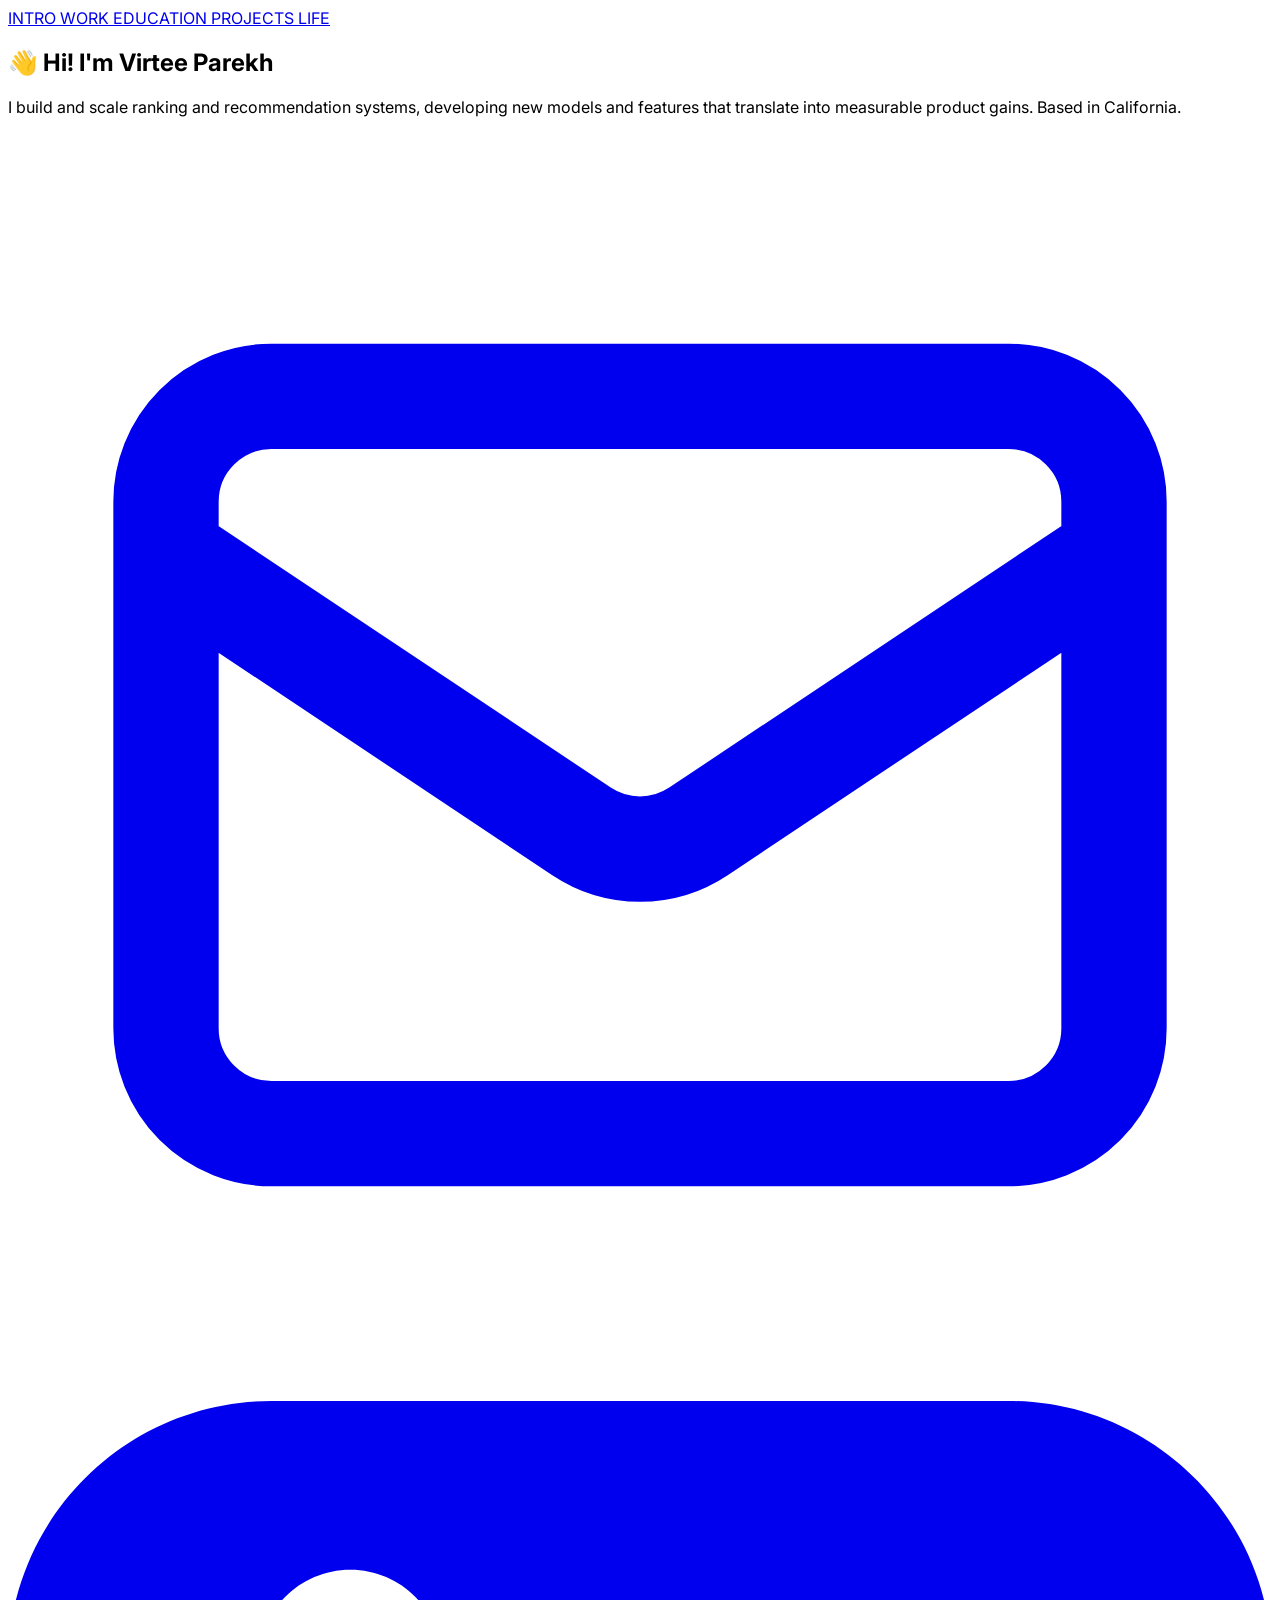
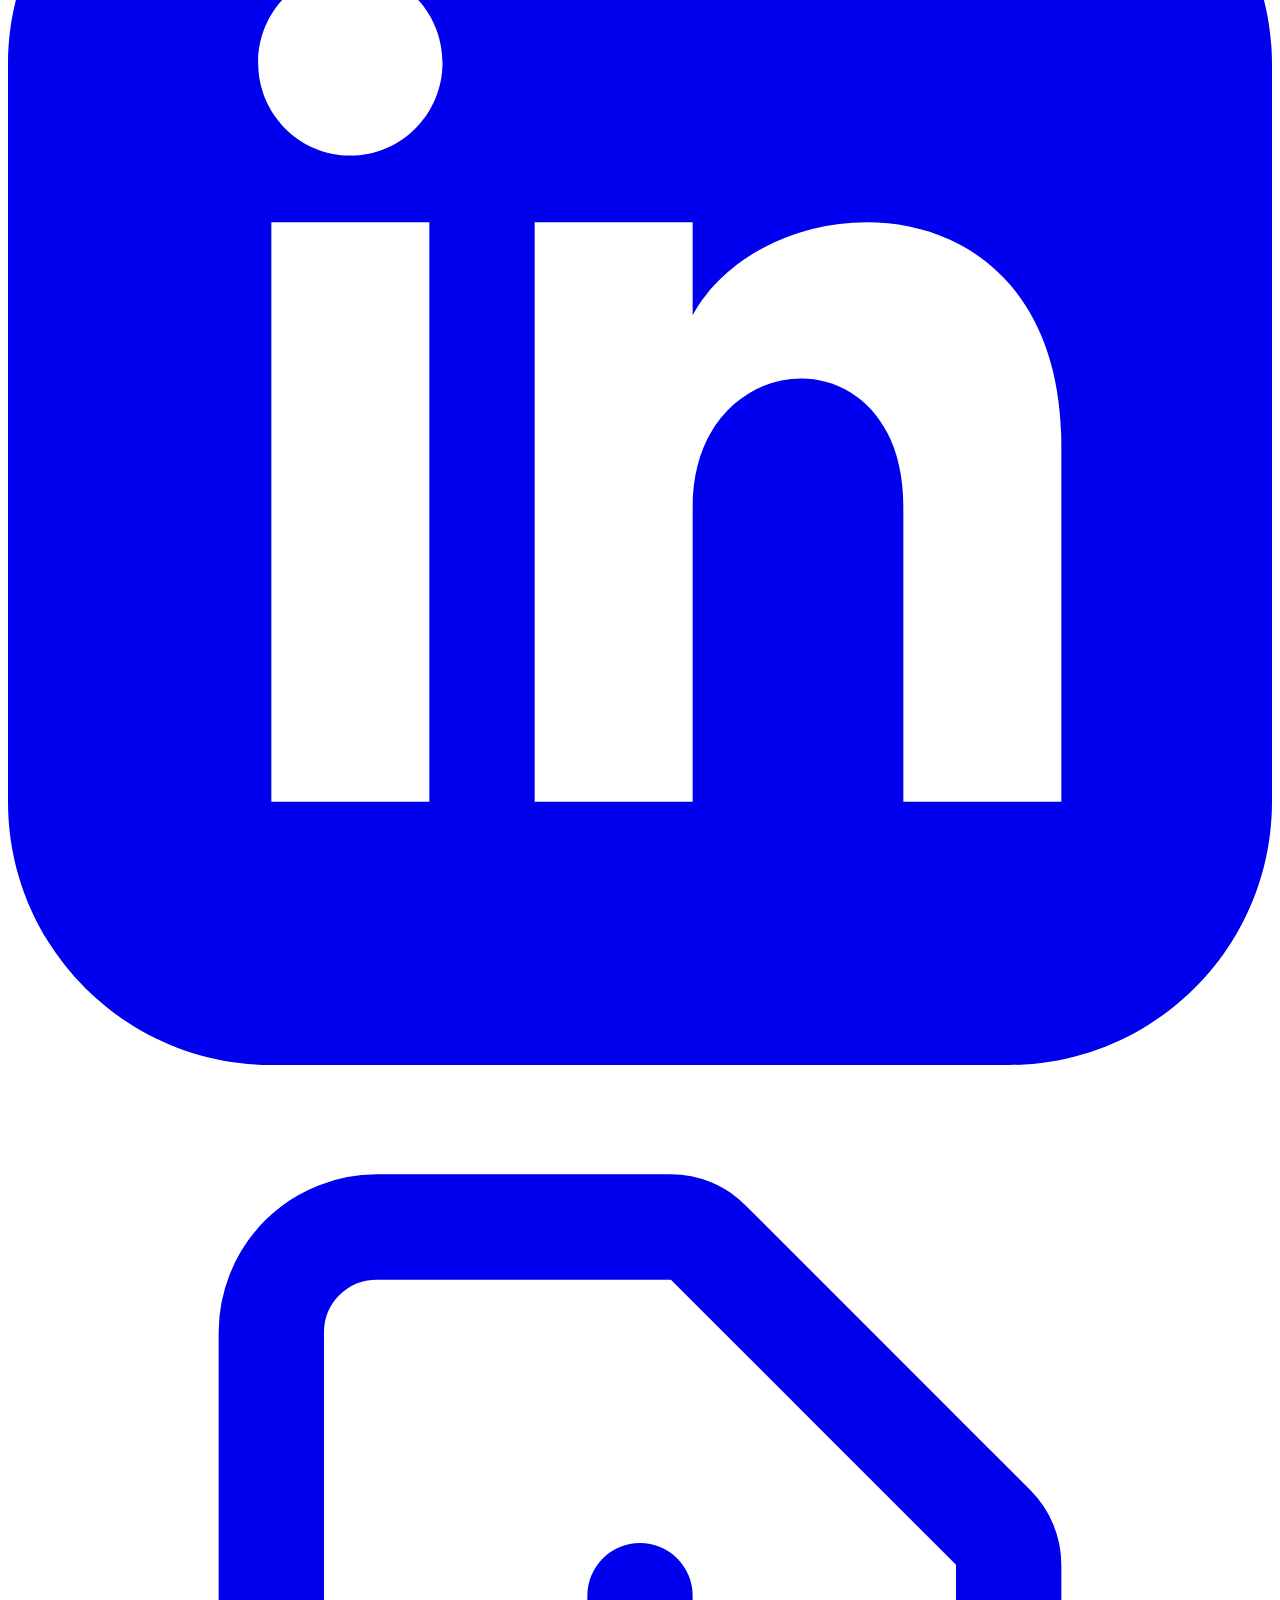
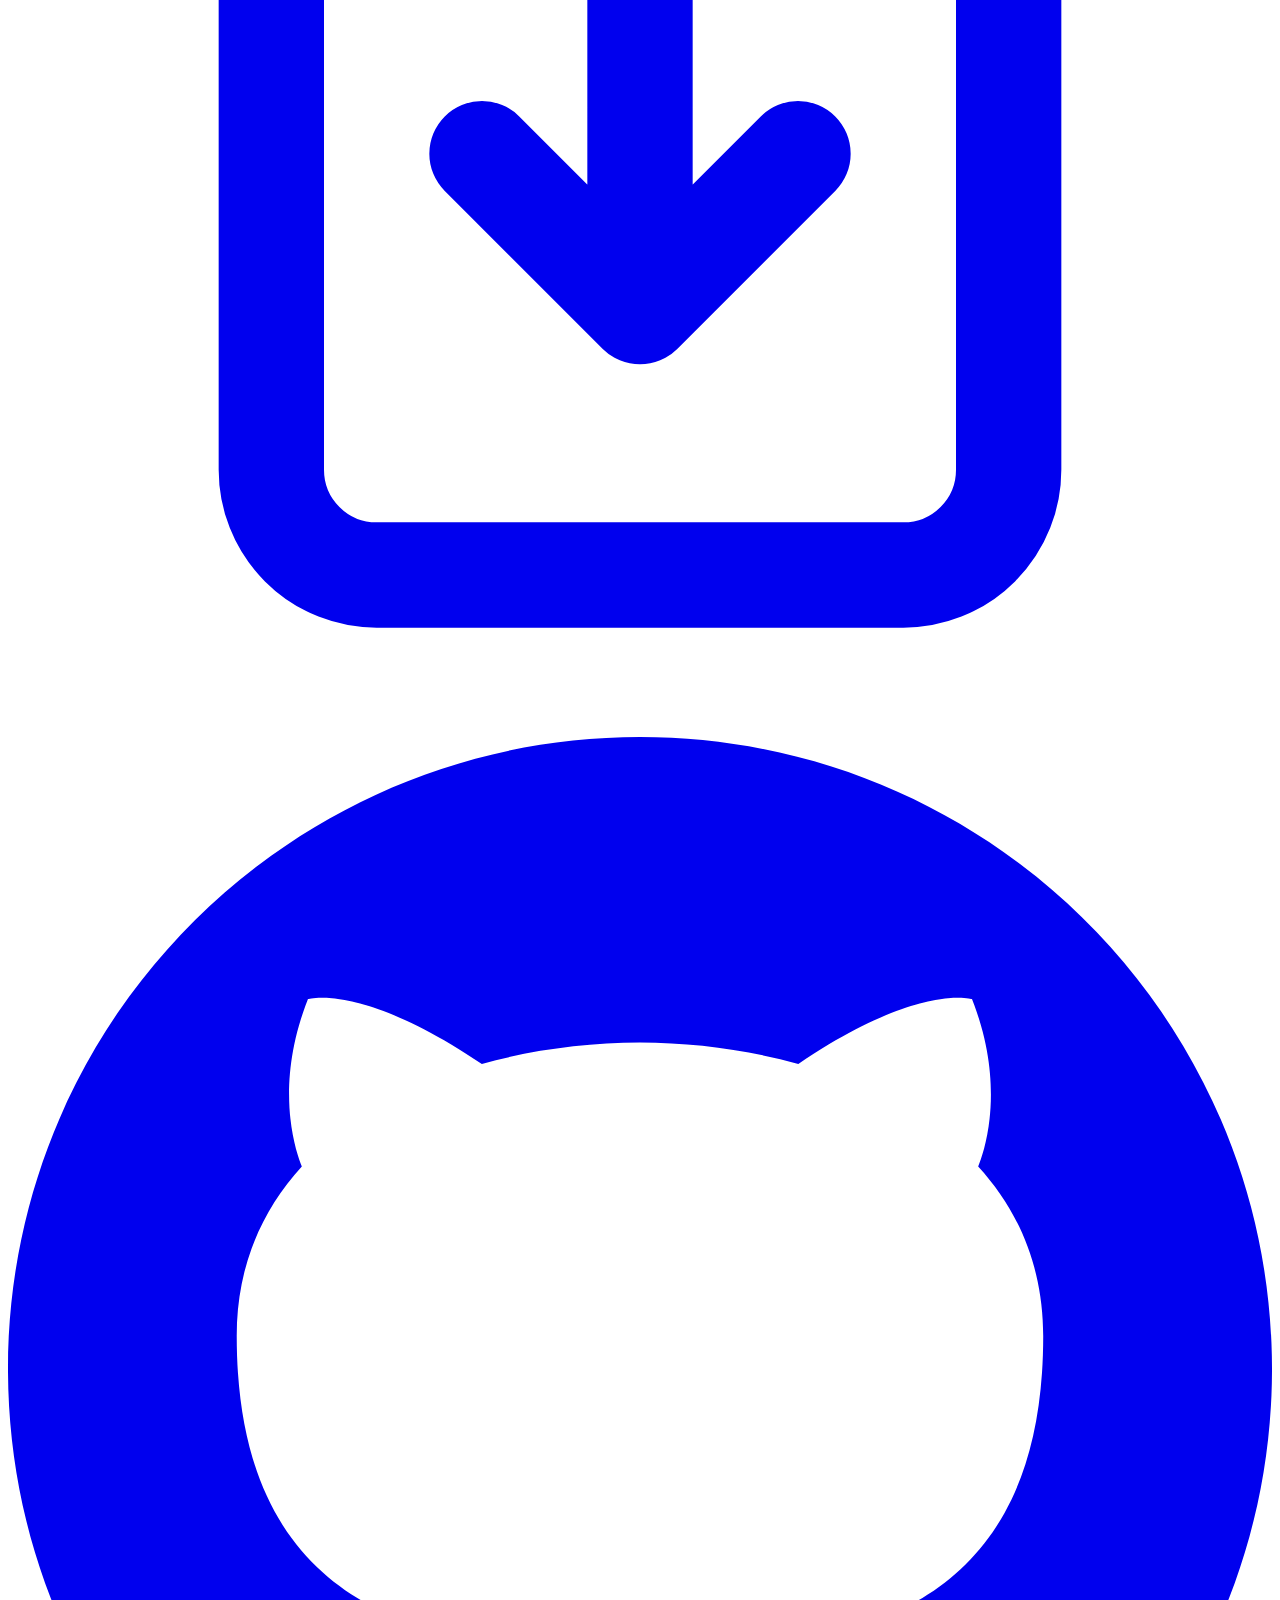
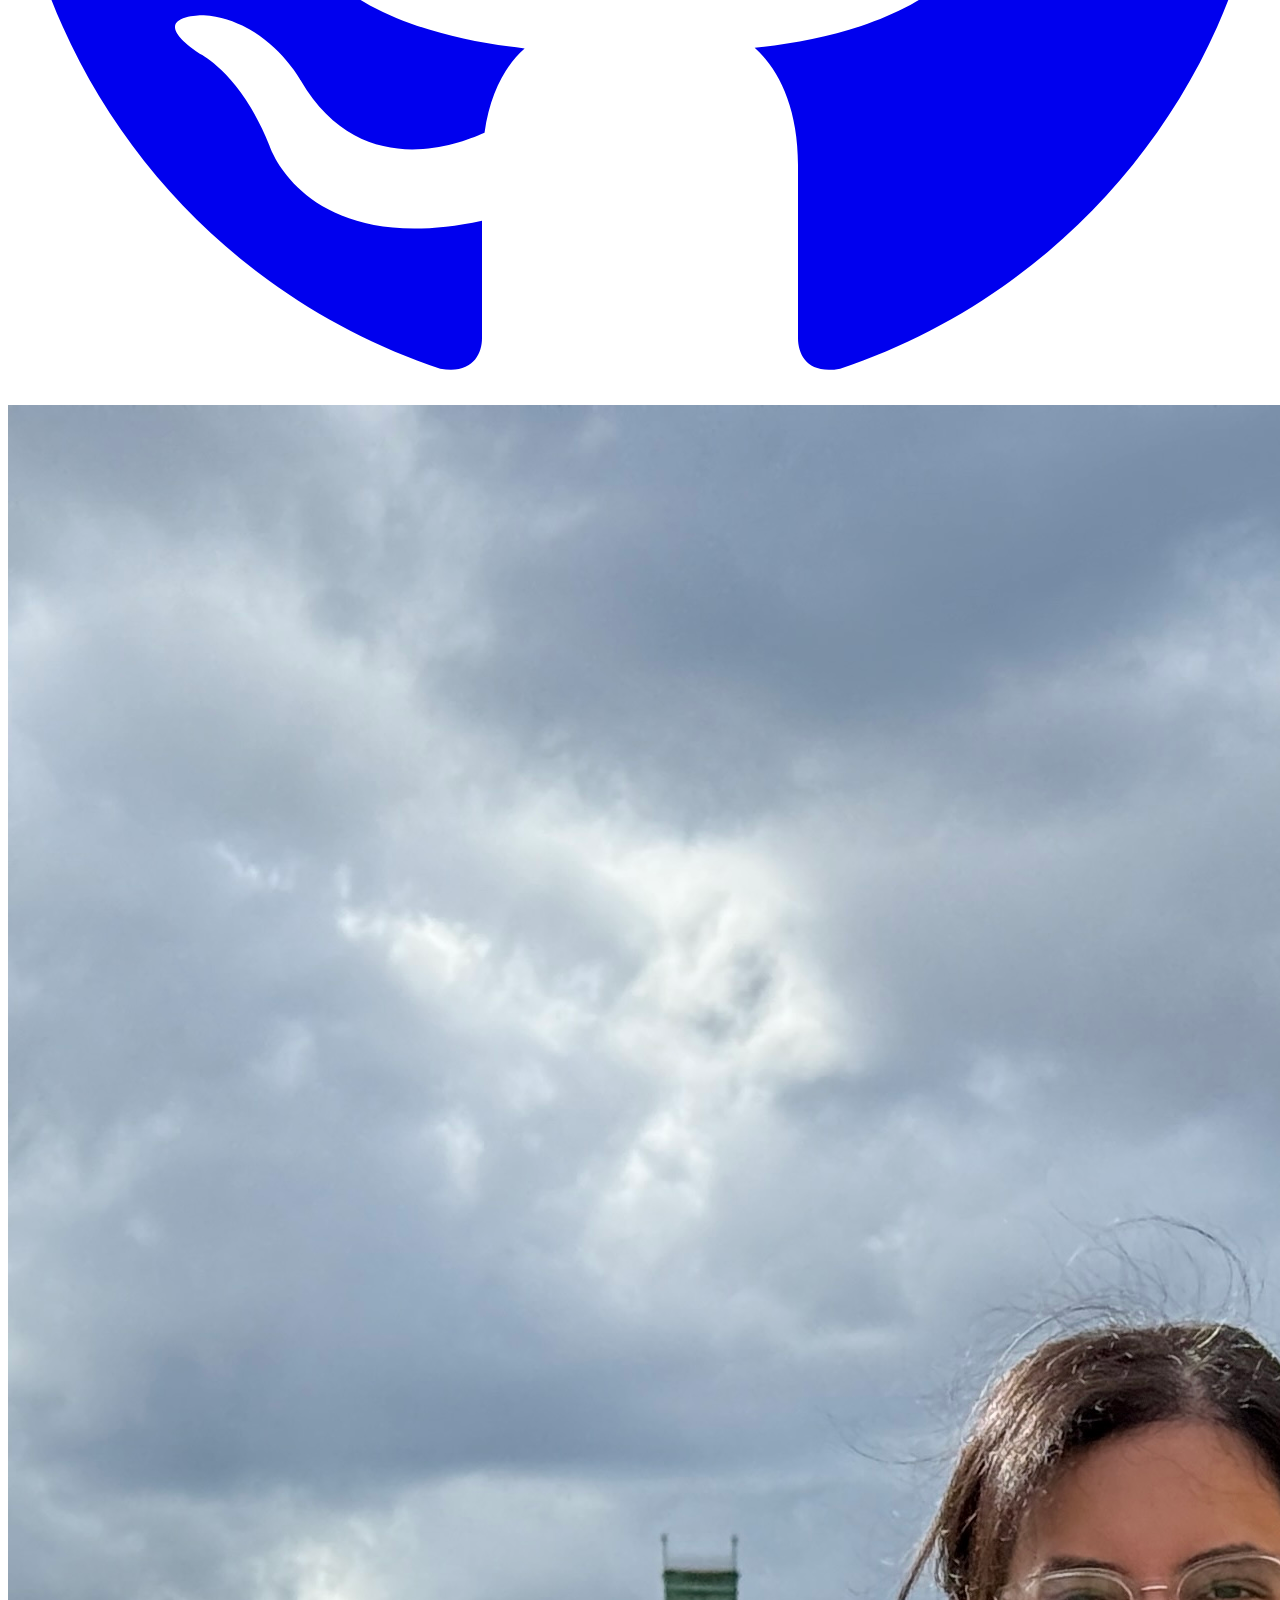
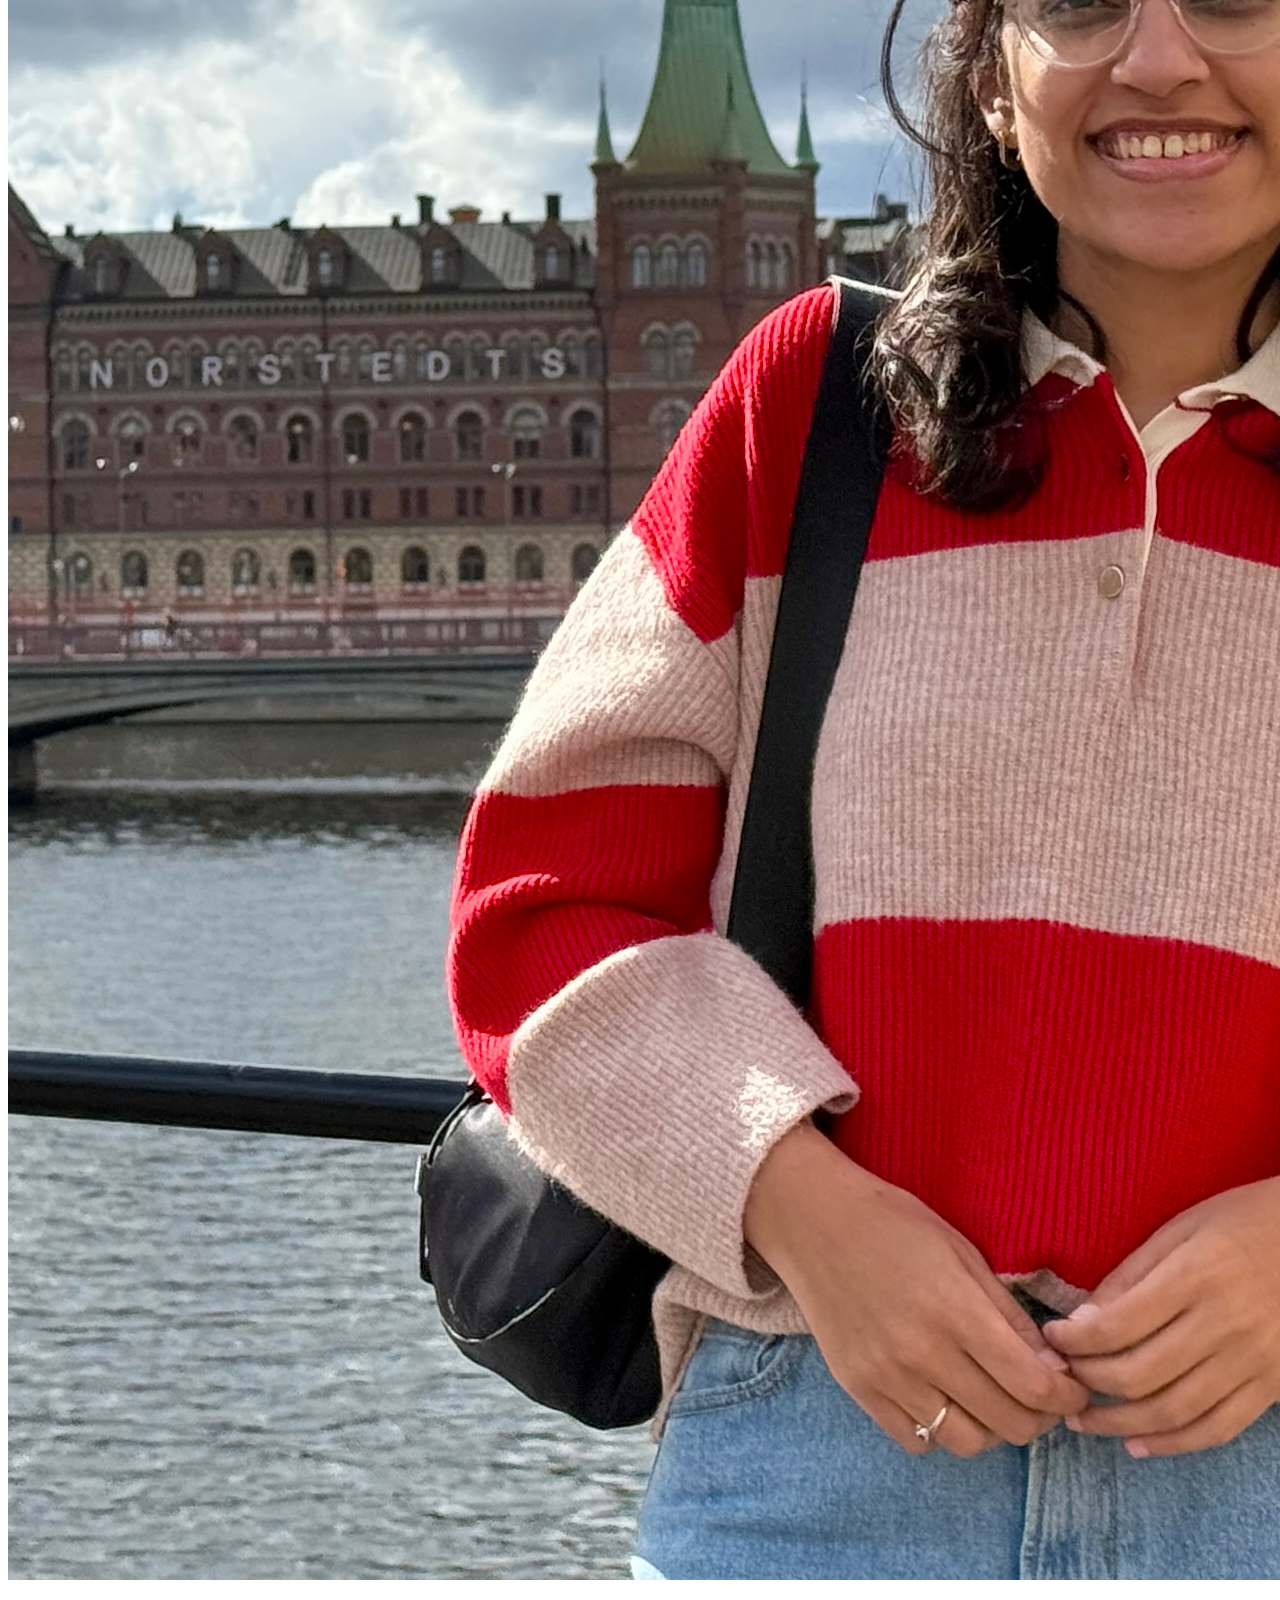
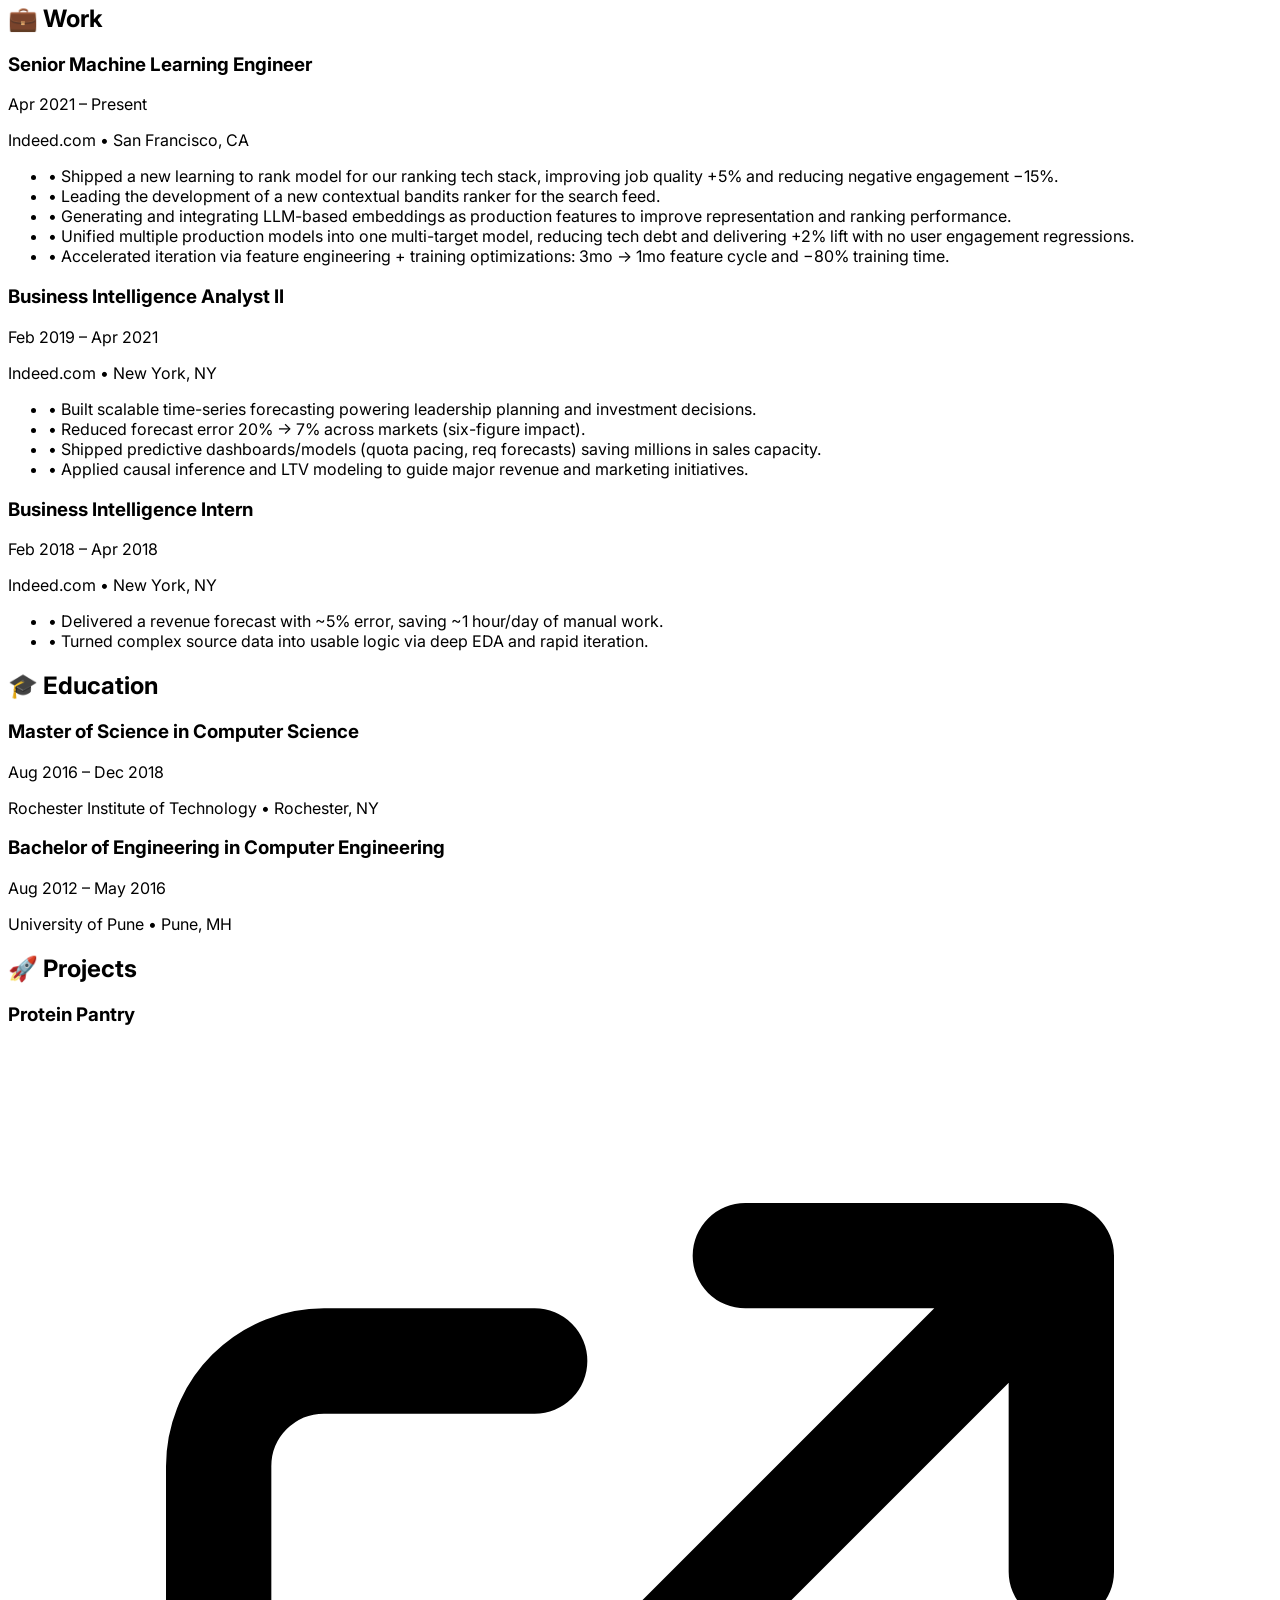
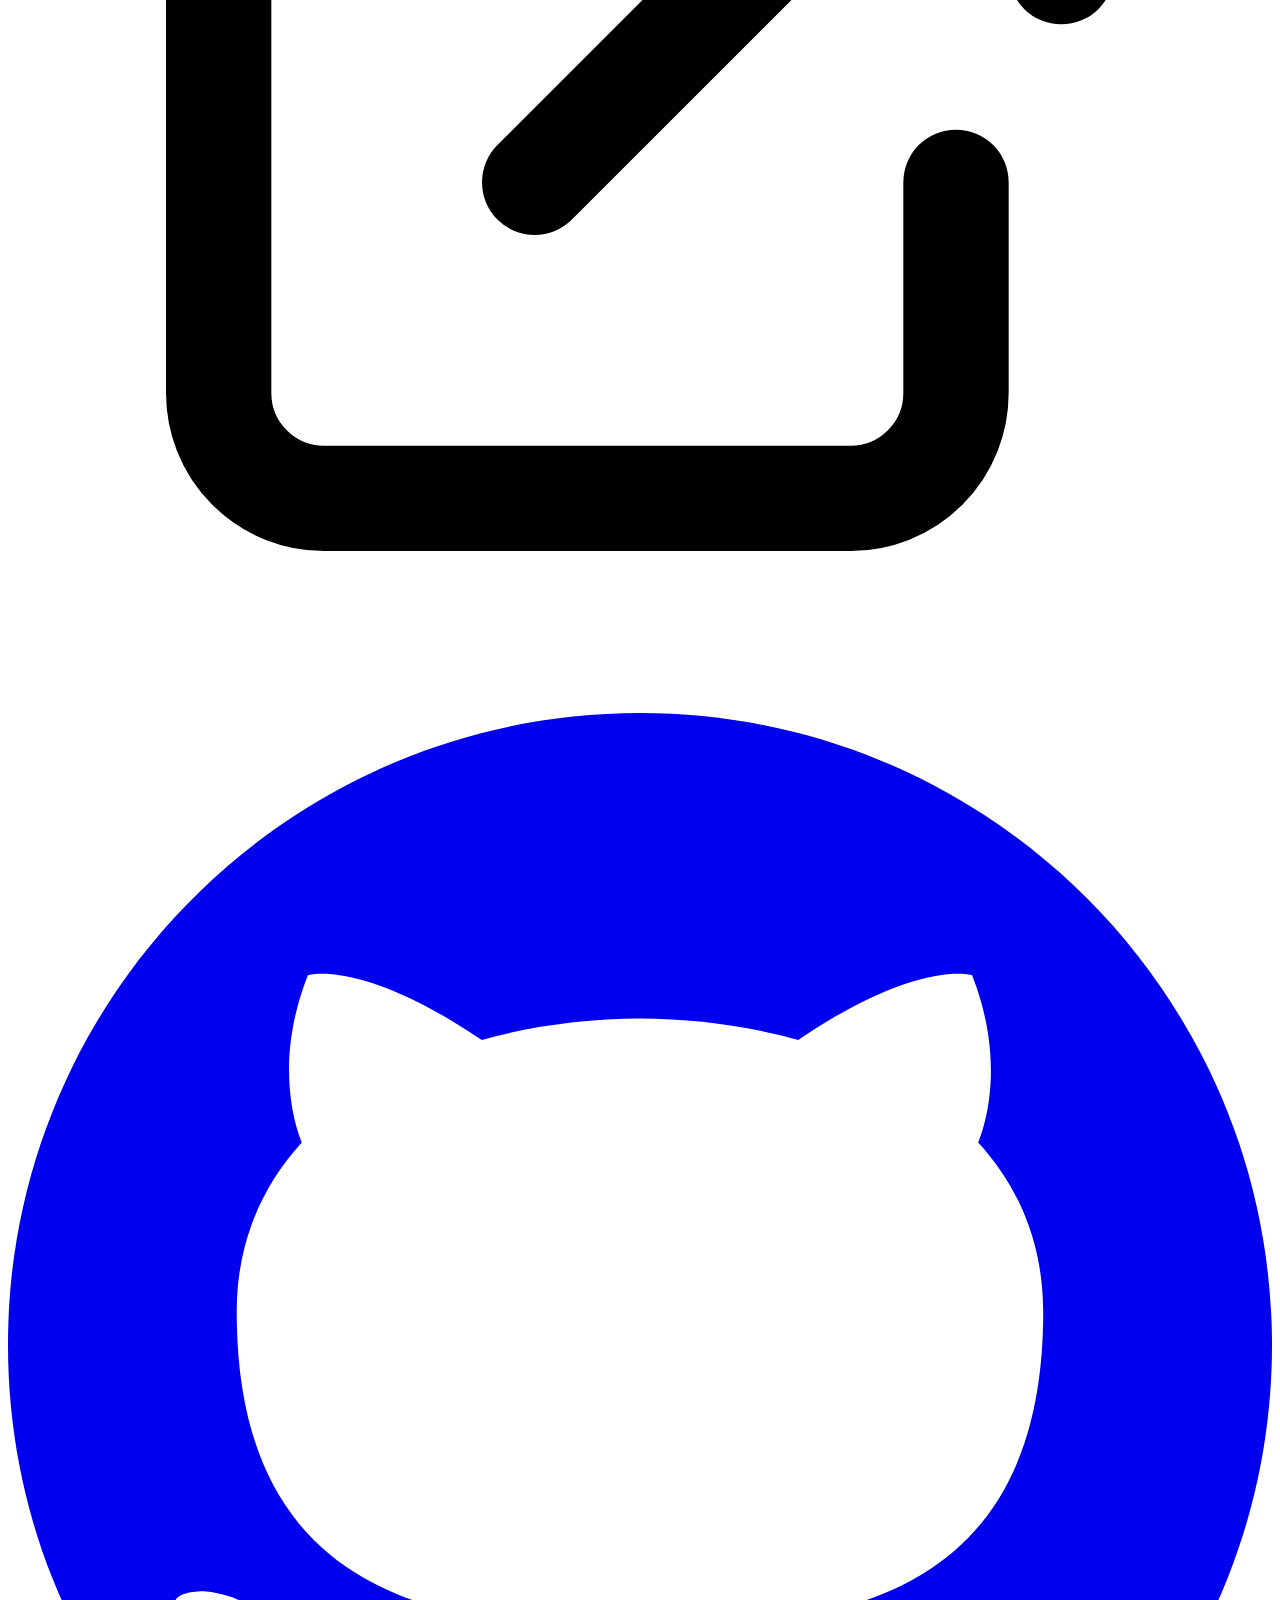
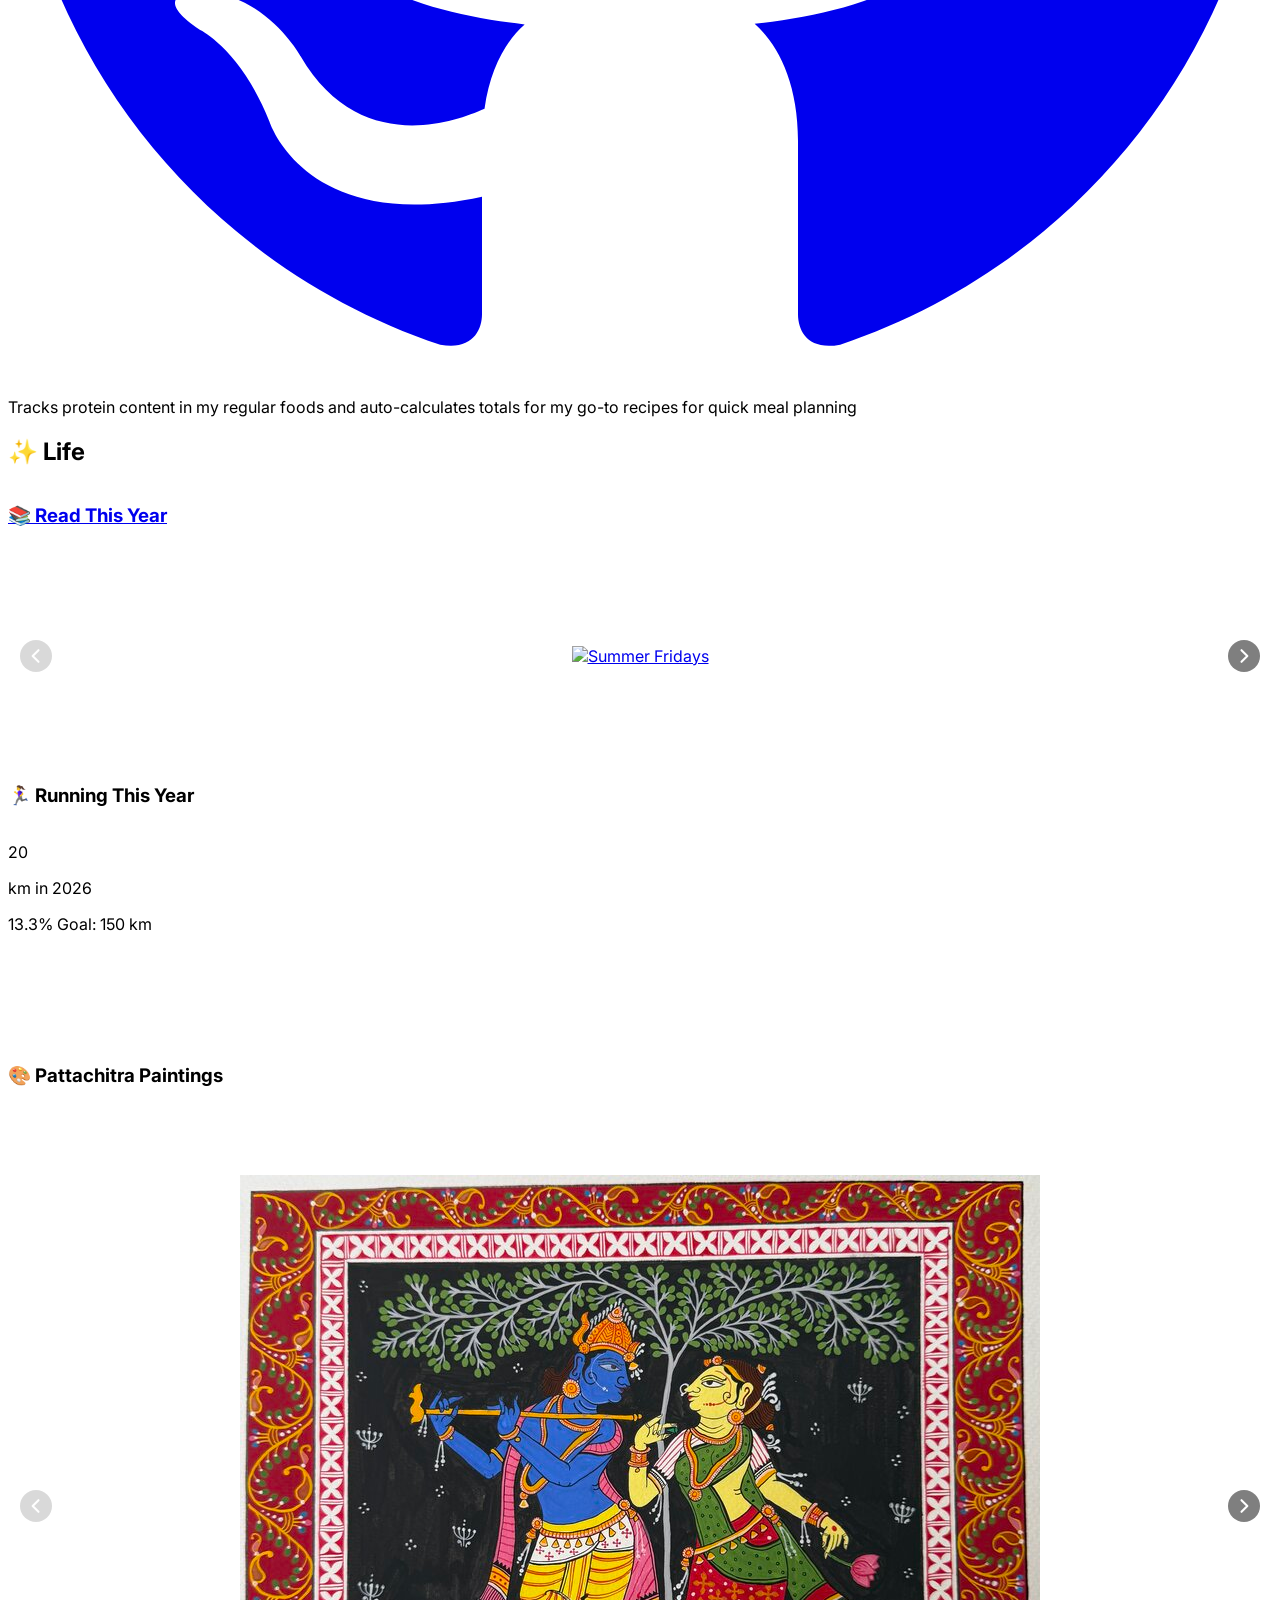
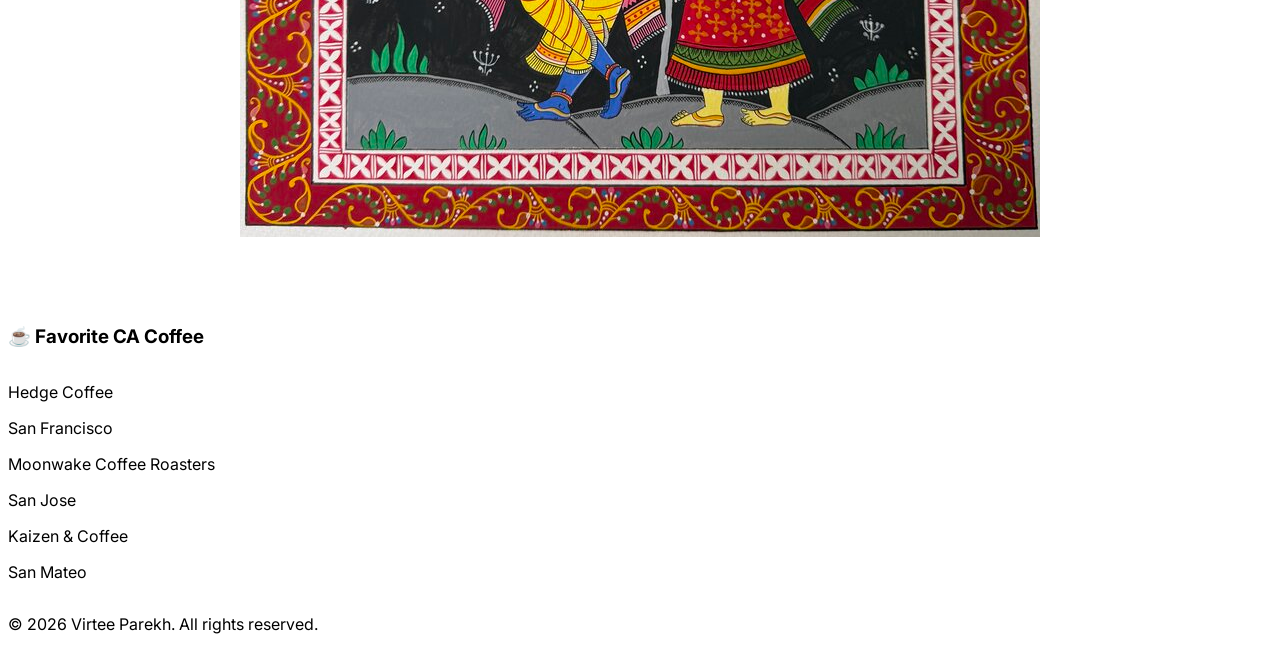
==== commit 2c52935b: "Deploy: hero tuning, SEO defaults, no visible headline Made-with: Cursor" ====
--- a/index.html
+++ b/index.html
@@ -1,17 +1,63 @@
 <!DOCTYPE html>
 <html lang="en" class="scroll-smooth">
 <head>
+    
     <meta charset="UTF-8">
     <meta name="viewport" content="width=device-width, initial-scale=1.0">
-    <meta name="description" content="Personal website">
+    <link rel="canonical" href="https://virteep.github.io/" />
+    <meta name="google-site-verification" content="PVYEfUYcXQS8ff6wz6dPuYbZ3KNJGpCZDwWd_t8IYHg" />
+    <meta name="description" content="Virtee Parekh — Senior Machine Learning Engineer at Indeed — ranking, recommendations, and ML systems. Portfolio, projects, and professional experience.">
     <meta name="author" content="Virtee Parekh">
+    <meta name="keywords" content="Virtee Parekh, Virtee Parekh, Machine Learning Engineer, Data Scientist, Machine Learning, Ranking, Recommendations, Indeed, Portfolio">
     
     <!-- Open Graph / Social Media -->
-    <meta property="og:title" content="Virtee Parekh">
-    <meta property="og:description" content="">
+    <meta property="og:title" content="Virtee Parekh | Portfolio">
+    <meta property="og:description" content="Senior Machine Learning Engineer at Indeed — ranking, recommendations, and ML systems.">
     <meta property="og:type" content="website">
-    
-    <title>Virtee Parekh</title>
+    <meta property="og:url" content="https://virteep.github.io/">
+    <meta property="og:site_name" content="Virtee Parekh">
+    
+    <!-- Twitter Card -->
+    <meta name="twitter:card" content="summary">
+    <meta name="twitter:title" content="Virtee Parekh | Portfolio">
+    <meta name="twitter:description" content="Senior Machine Learning Engineer at Indeed — ranking, recommendations, and ML systems.">
+    
+    <title>Virtee Parekh | Machine Learning Engineer &amp; Portfolio</title>
+    
+    <!-- Structured Data for SEO -->
+    <script type="application/ld+json">
+    {
+      "@context": "https://schema.org",
+      "@type": "Person",
+      "name": "Virtee Parekh",
+      "jobTitle": "Machine Learning Engineer",
+      "description": "Senior Machine Learning Engineer at Indeed \u2014 ranking, recommendations, and ML systems.",
+      "url": "https://virteep.github.io/",
+      
+      "email": "virtee.parekh@gmail.com",
+      
+      "sameAs": [
+        "https://www.linkedin.com/in/virteeparekh", "https://github.com/virteep"
+      ],
+      "alumniOf": [
+        
+        {
+          "@type": "EducationalOrganization",
+          "name": "Rochester Institute of Technology"
+        },
+        
+        {
+          "@type": "EducationalOrganization",
+          "name": "University of Pune"
+        }
+        
+      ],
+      "worksFor": {
+        "@type": "Organization",
+        "name": "Indeed.com"
+      }
+    }
+    </script>
     
     <!-- Tailwind CSS -->
     <script src="https://cdn.tailwindcss.com"></script>
@@ -198,8 +244,8 @@
             <div class="flex flex-col md:flex-row md:items-center gap-8 md:gap-12">
                 <!-- Text Content -->
                 <div class="flex-1 order-2 md:order-1">
-                    <h1 class="text-4xl md:text-5xl font-bold mb-6 text-gray-900">
-                        👋 Hi! I'm Virtee
+                    <h1 class="text-2xl sm:text-3xl md:text-4xl font-bold tracking-tight mb-6 text-gray-900">
+                        👋 Hi! I'm Virtee Parekh
                     </h1>
                     
                     
@@ -295,7 +341,7 @@
                 <div class="group">
                     <div class="flex flex-col md:flex-row md:justify-between md:items-baseline gap-2 mb-2">
                         <h3 class="text-xl font-semibold text-gray-900">
-                            Senior Data Scientist
+                            Senior Machine Learning Engineer
                         </h3>
                         <span class="text-sm text-gray-500 font-medium">
                             Apr 2021 – Present
@@ -478,48 +524,39 @@
             </h2>
             <div class="space-y-6">
                 
-                <div class="bg-gradient-to-br from-gray-50 to-white rounded-2xl p-6 border border-gray-200 hover:shadow-xl hover:border-gray-300 transition-all duration-300">
+                <div 
+                    class="bg-gradient-to-br from-gray-50 to-white rounded-2xl p-6 border border-gray-200 hover:shadow-xl hover:border-gray-300 transition-all duration-300 cursor-pointer"
+                    onclick="window.open('https://protein-pantry.vercel.app/', '_blank')"
+                >
                     <div class="flex flex-col sm:flex-row sm:justify-between sm:items-start gap-3 mb-3">
                         <h3 class="text-xl font-semibold text-gray-900">Protein Pantry</h3>
-                        
-                        <a 
-                            href="https://github.com/virteep/protein-pantry" 
-                            target="_blank"
-                            rel="noopener noreferrer"
-                            class="inline-flex items-center gap-2 text-sm font-medium text-gray-600 hover:text-gray-900 transition-colors"
-                        >
-                            <svg class="w-5 h-5" fill="currentColor" viewBox="0 0 24 24">
-                                <path d="M12 0c-6.626 0-12 5.373-12 12 0 5.302 3.438 9.8 8.207 11.387.599.111.793-.261.793-.577v-2.234c-3.338.726-4.033-1.416-4.033-1.416-.546-1.387-1.333-1.756-1.333-1.756-1.089-.745.083-.729.083-.729 1.205.084 1.839 1.237 1.839 1.237 1.07 1.834 2.807 1.304 3.492.997.107-.775.418-1.305.762-1.604-2.665-.305-5.467-1.334-5.467-5.931 0-1.311.469-2.381 1.236-3.221-.124-.303-.535-1.524.117-3.176 0 0 1.008-.322 3.301 1.23.957-.266 1.983-.399 3.003-.404 1.02.005 2.047.138 3.006.404 2.291-1.552 3.297-1.23 3.297-1.23.653 1.653.242 2.874.118 3.176.77.84 1.235 1.911 1.235 3.221 0 4.609-2.807 5.624-5.479 5.921.43.372.823 1.102.823 2.222v3.293c0 .319.192.694.801.576 4.765-1.589 8.199-6.086 8.199-11.386 0-6.627-5.373-12-12-12z"/>
-                            </svg>
-                            View on GitHub
-                        </a>
-                        
-                    </div>
-                    
-                    
-                    <p class="text-gray-700 leading-relaxed mb-4">Tracks protein content in my regular foods and auto-calculates totals for my go-to recipes for quick meal planning</p>
-                    
-                    
-                    
-                    <div class="flex flex-wrap gap-2">
-                        
-                        <span class="px-3 py-1 bg-white text-gray-700 text-xs font-medium rounded-full border border-gray-200">
-                            Python
-                        </span>
-                        
-                        <span class="px-3 py-1 bg-white text-gray-700 text-xs font-medium rounded-full border border-gray-200">
-                            FastAPI
-                        </span>
-                        
-                        <span class="px-3 py-1 bg-white text-gray-700 text-xs font-medium rounded-full border border-gray-200">
-                            React
-                        </span>
-                        
-                        <span class="px-3 py-1 bg-white text-gray-700 text-xs font-medium rounded-full border border-gray-200">
-                            TypeScript
-                        </span>
-                        
-                    </div>
+                        <div class="inline-flex items-center gap-3">
+                            
+                            <div class="text-gray-400 group-hover:text-gray-900 transition-colors pointer-events-none" title="View Live Site">
+                                <svg class="w-5 h-5" fill="none" stroke="currentColor" viewBox="0 0 24 24" stroke-width="2">
+                                    <path stroke-linecap="round" stroke-linejoin="round" d="M10 6H6a2 2 0 00-2 2v10a2 2 0 002 2h10a2 2 0 002-2v-4M14 4h6m0 0v6m0-6L10 14"/>
+                                </svg>
+                            </div>
+                            
+                            
+                            <a 
+                                href="https://github.com/virteep/protein-pantry" 
+                                target="_blank"
+                                rel="noopener noreferrer"
+                                class="text-gray-400 hover:text-gray-900 transition-colors relative z-10"
+                                title="View on GitHub"
+                                onclick="event.stopPropagation();"
+                            >
+                                <svg class="w-5 h-5" fill="currentColor" viewBox="0 0 24 24">
+                                    <path d="M12 0c-6.626 0-12 5.373-12 12 0 5.302 3.438 9.8 8.207 11.387.599.111.793-.261.793-.577v-2.234c-3.338.726-4.033-1.416-4.033-1.416-.546-1.387-1.333-1.756-1.333-1.756-1.089-.745.083-.729.083-.729 1.205.084 1.839 1.237 1.839 1.237 1.07 1.834 2.807 1.304 3.492.997.107-.775.418-1.305.762-1.604-2.665-.305-5.467-1.334-5.467-5.931 0-1.311.469-2.381 1.236-3.221-.124-.303-.535-1.524.117-3.176 0 0 1.008-.322 3.301 1.23.957-.266 1.983-.399 3.003-.404 1.02.005 2.047.138 3.006.404 2.291-1.552 3.297-1.23 3.297-1.23.653 1.653.242 2.874.118 3.176.77.84 1.235 1.911 1.235 3.221 0 4.609-2.807 5.624-5.479 5.921.43.372.823 1.102.823 2.222v3.293c0 .319.192.694.801.576 4.765-1.589 8.199-6.086 8.199-11.386 0-6.627-5.373-12-12-12z"/>
+                                </svg>
+                            </a>
+                            
+                        </div>
+                    </div>
+                    
+                    
+                    <p class="text-gray-700 leading-relaxed">Tracks protein content in my regular foods and auto-calculates totals for my go-to recipes for quick meal planning</p>
                     
                 </div>
                 
